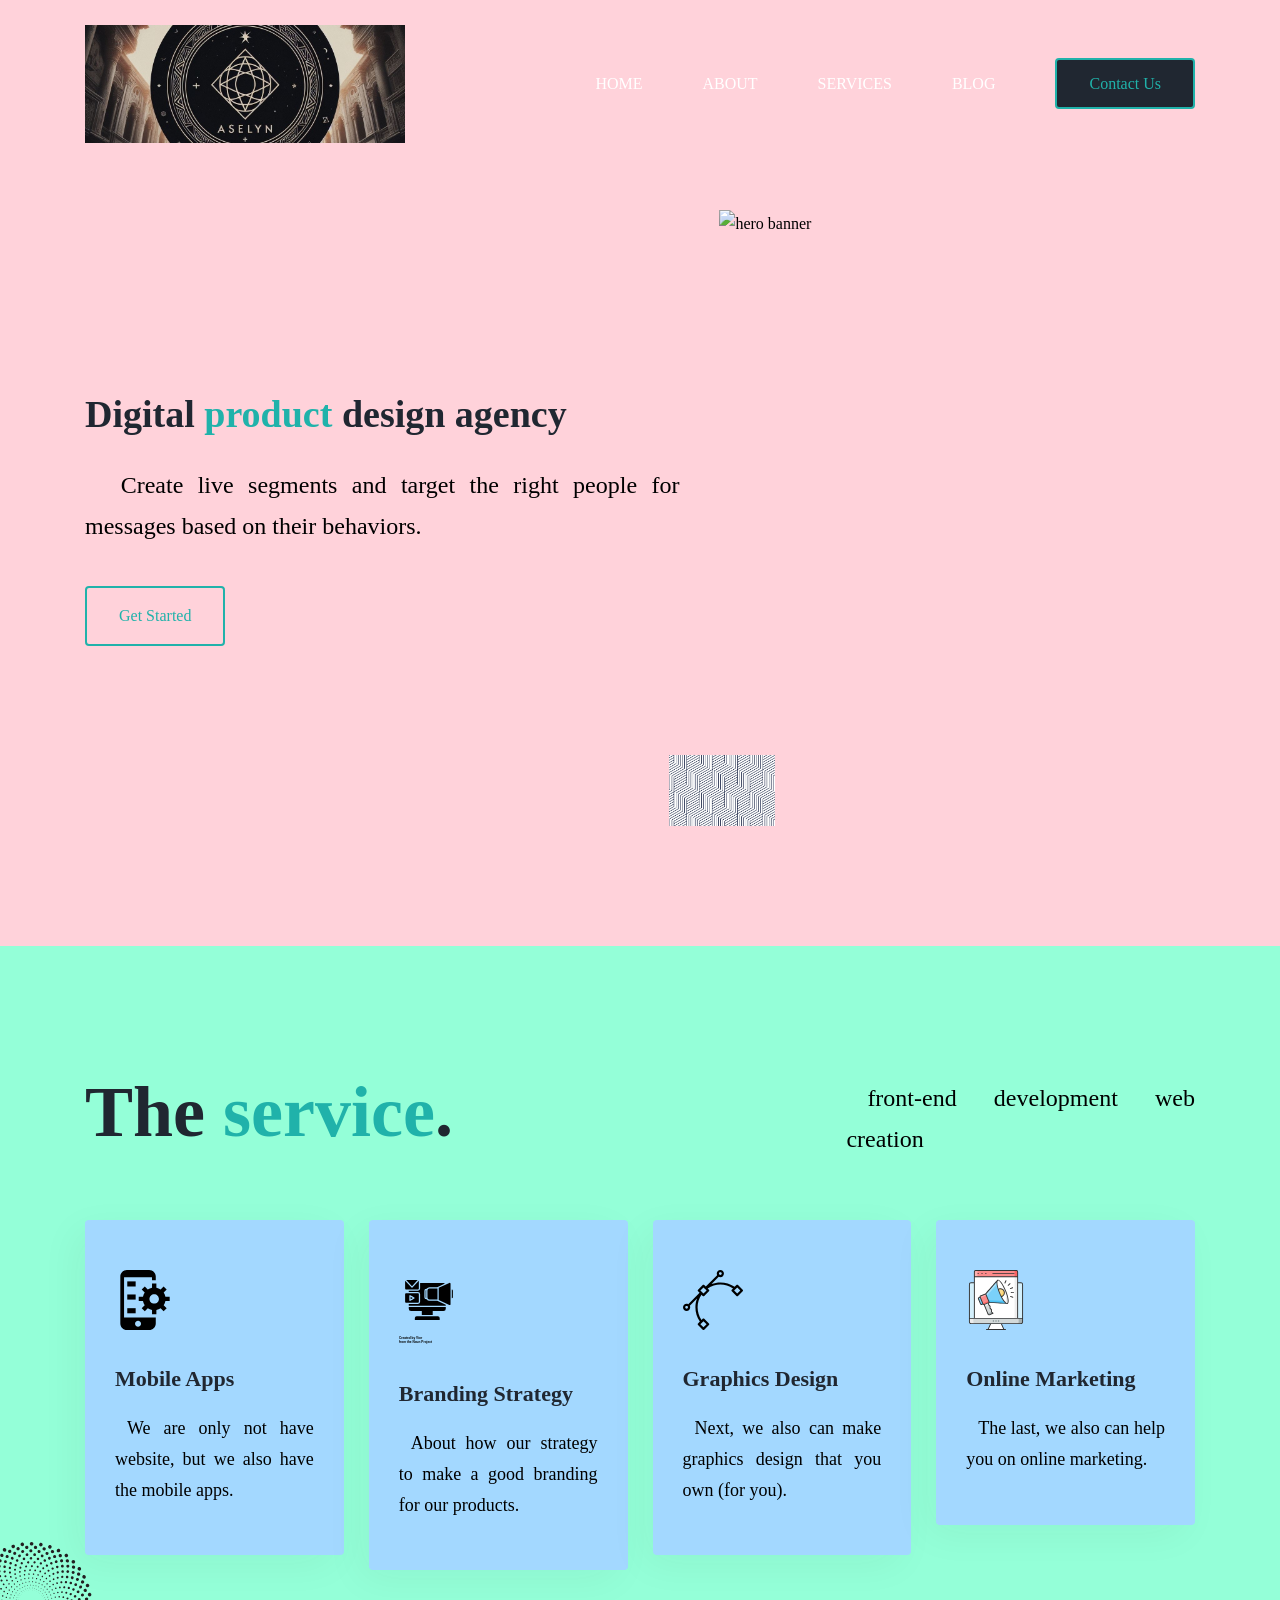
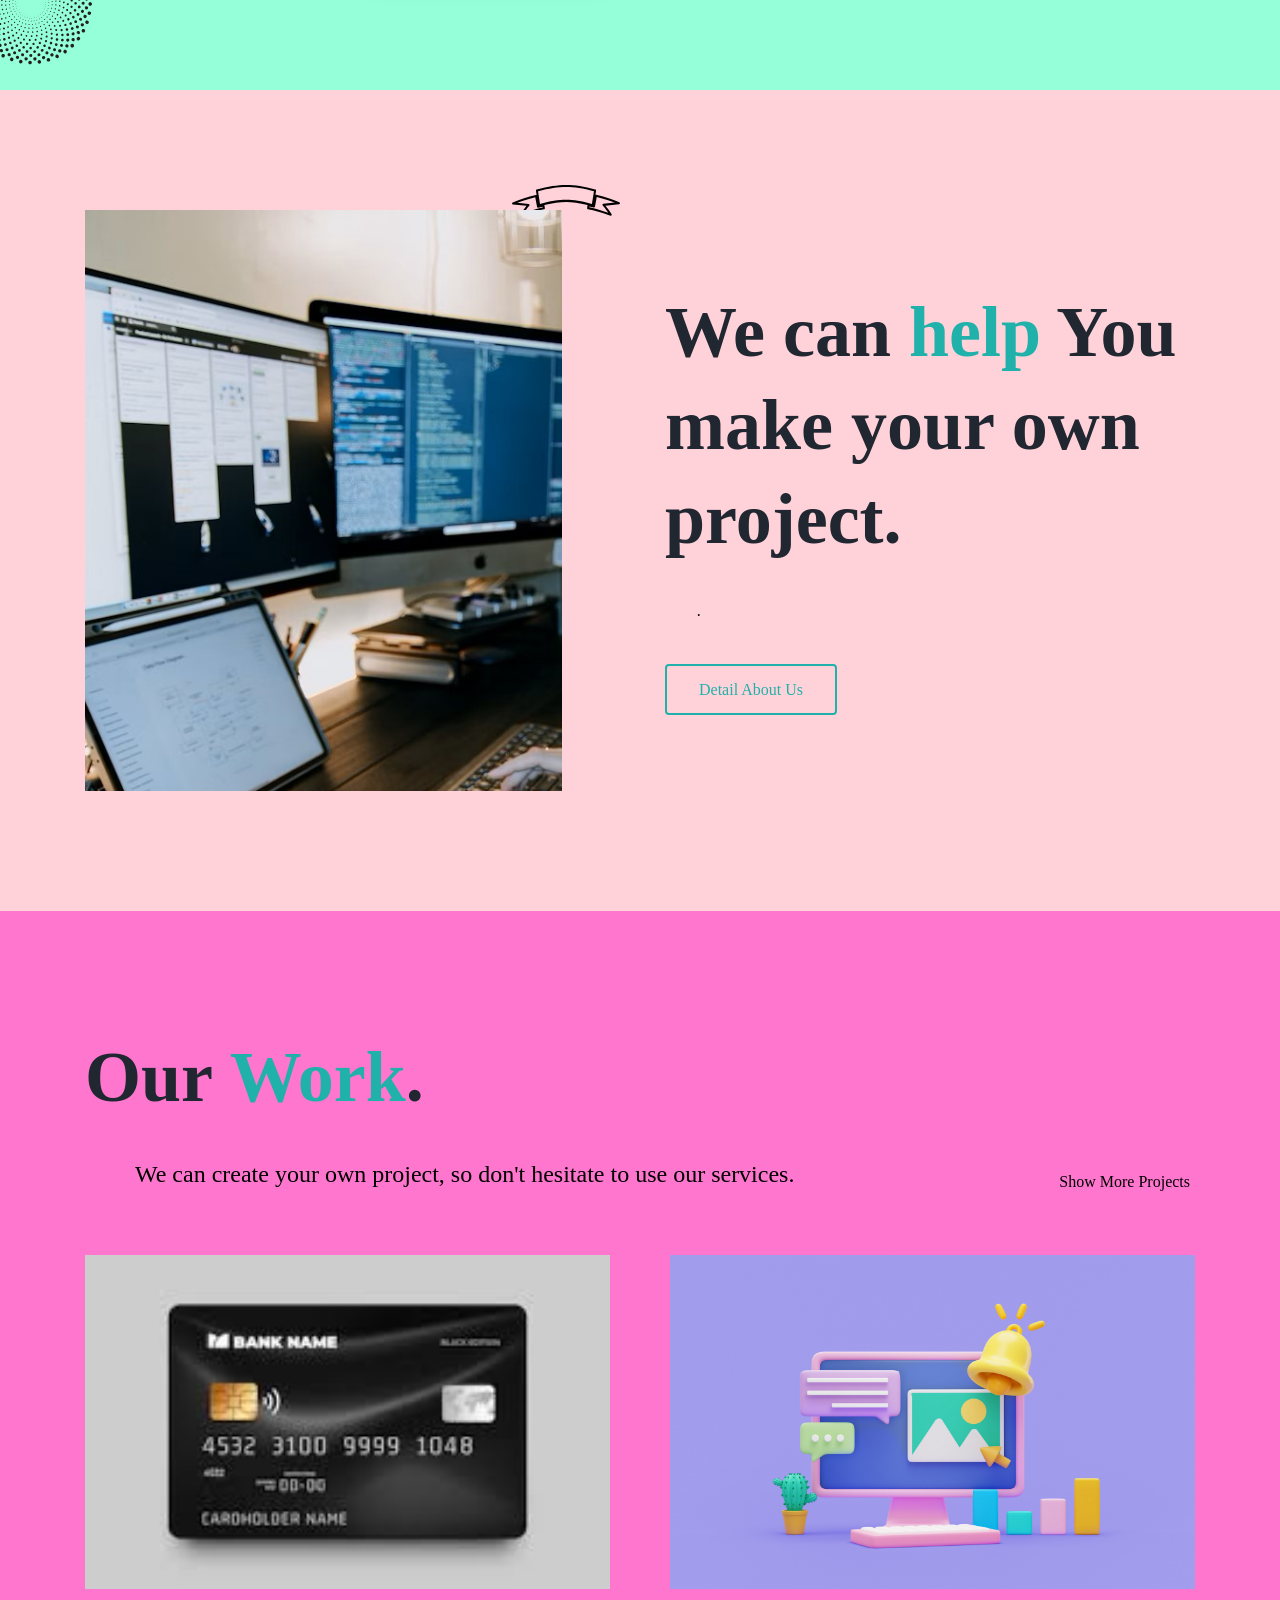
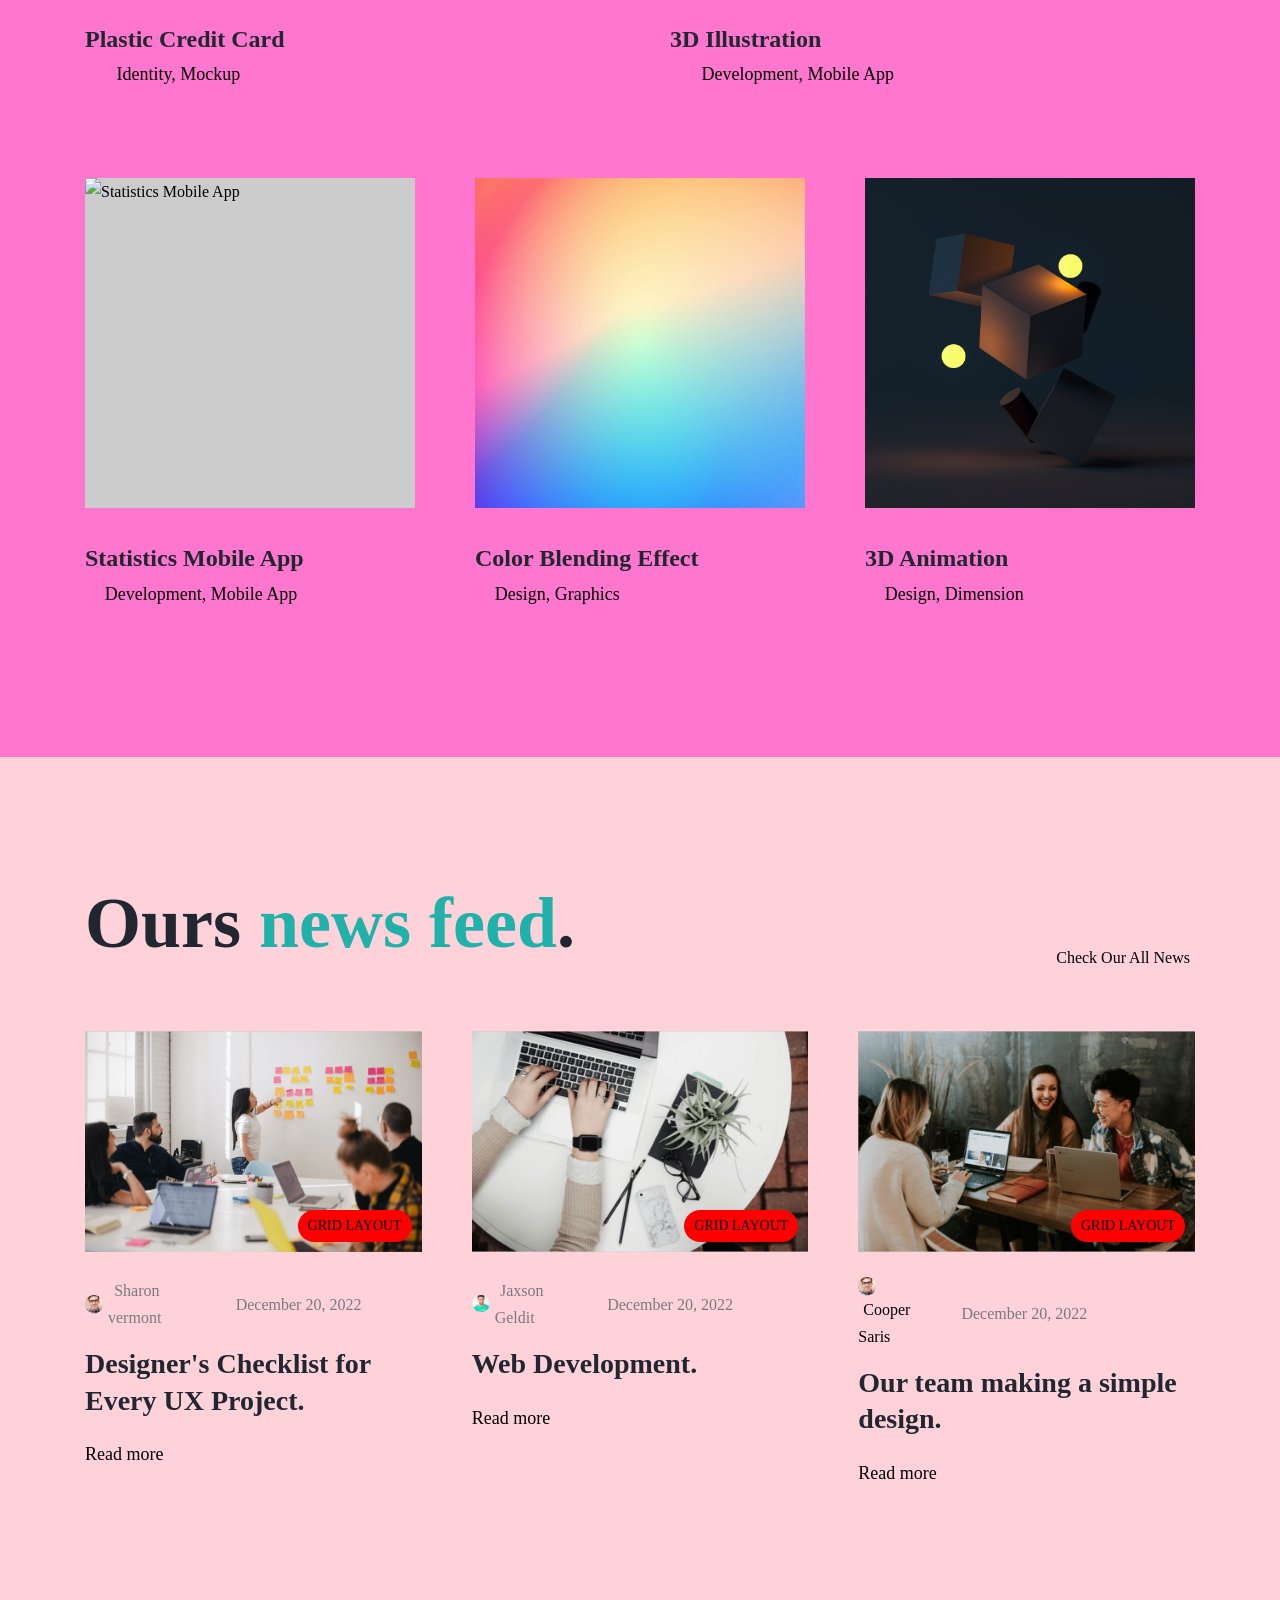
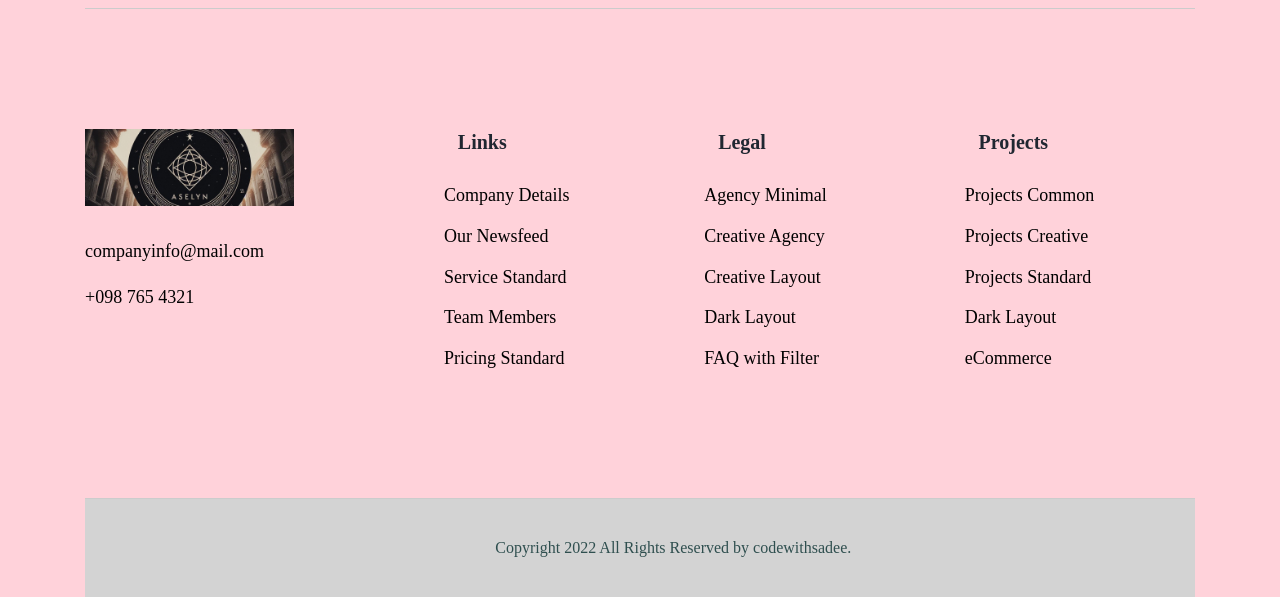
==== index.html @ 72469f2c "ribet amet" ====
<!DOCTYPE html>
<html lang="en">
  <head>
    <meta charset="UTF-8" />
    <meta http-equiv="X-UA-Compatible" content="IE=edge" />
    <meta name="viewport" content="width=device-width, initial-scale=1.0" />

    <!-- 
    - primary meta tags
  -->
    <title>Aselyn - Digital product design agency</title>
    <meta name="title" content="Aselyn - Digital product design agency" />
    <meta name="description" content="This is a agency html template made by codewithsadee" />

    <!-- 
    - favicon
  -->
    <link rel="shortcut icon" href="./favicon.svg" type="image/svg+xml" />

    <!-- 
    - link kustom css-style
  -->
    <link rel="stylesheet" href="./assets/css/style.css" />

    <!-- 
    - link font google
  -->
    <link rel="preconnect" href="https://fonts.googleapis.com" />
    <link rel="preconnect" href="https://fonts.gstatic.com" crossorigin />
    <link href="https://fonts.googleapis.com/css2?family=Jost:wght@400;500;600;700&display=swap" rel="stylesheet" />

    <!-- 
    - pramuat gambar
  -->
    <link rel="preload" as="image" href="./assets/images/hero-banner.jpg" />
  </head>

  <body>
    <!-- 
    - #HEADER
  -->

    <header class="header" data-header>
      <div class="container">
        <a href="#" class="logo">
          <img src="./assets/images/Aselyn_logo.jpg" width="320" height="163" alt="dprod logo" />
        </a>

        <nav class="navbar" data-navbar>
          <p class="navbar-judul">Main Menu</p>

          <ul class="daftar-navbar">
            <li class="item-navbar">
              <a href="#home" class="navbar-link" data-nav-link>Home</a>
            </li>

            <li class="item-navbar">
              <a href="#about" class="navbar-link" data-nav-link>About</a>
            </li>

            <li class="item-navbar">
              <a href="#services" class="navbar-link" data-nav-link>Services</a>
            </li>

            <li class="item-navbar">
              <a href="#blog" class="navbar-link" data-nav-link>Blog</a>
            </li>
          </ul>
        </nav>

        <button class="tombol-buka-nav" aria-label="open menu" data-nav-toggler>
          <ion-icon style="transform:rotate(90deg);" name="menu-outline" aria-hidden="true"></ion-icon>
        </button>

        <a href="#" class="btn btn-primary">Contact Us</a>

        <div class="overlay" data-nav-toggler data-overlay></div>
      </div>
    </header>
    <main>
      <article>
        <!-- 
        - #HERO
      -->
        <section class="section hero" id="home" aria-label="home">
          <div class="container">
            <div class="konten-hero">
              <h1 class="h1 judul-section">Digital <span class="span">product</span> design agency</h1>

              <p class="teks-section">Create live segments and target the right people for messages based on their behaviors.</p>

              <button class="btn btn-secondary">Get Started</button>
            </div>

            <figure class="spanduk-hero punya-bentuk">
              <img src="./assets/images/hero-banner.jpg" width="521" height="675" alt="hero banner" class="w-100" />

              <img src="./assets/images/hero-shape-1.jpg" width="106" height="78" alt="" class="bentuk" />
            </figure>
          </div>
        </section>

        <!-- 
        - #SERVICES
      -->

        <section class="section layanan punya-bentuk" id="services" aria-label="service">
          <div class="container">
            <div class="pembungkus-judul">
              <h2 class="h2 judul-section">The <span class="span">service</span>.</h2>

              <p class="teks-section">front-end development web creation</p>
            </div>

            <ul class="daftar-grid">
              <li>
                <div class="kartu-layanan">
                  <figure class="card-icon">
                    <img src="./assets/images/service-1.svg" width="60" height="60" loading="lazy" alt="service icon" />
                  </figure>

                  <h3 class="h3">
                    <a href="#" class="judul-kartu">Mobile Apps</a>
                  </h3>

                  <p class="teks-kartu">We are only not have website, but we also have the mobile apps.</p>
                </div>
              </li>

              <li>
                <div class="kartu-layanan">
                  <figure class="card-icon">
                    <img src="./assets/images/service-2.svg" width="60" height="60" loading="lazy" alt="service icon" />
                  </figure>

                  <h3 class="h3">
                    <a href="#" class="judul-kartu">Branding Strategy</a>
                  </h3>

                  <p class="teks-kartu">About how our strategy to make a good branding for our products.</p>
                </div>
              </li>

              <li>
                <div class="kartu-layanan">
                  <figure class="card-icon">
                    <img src="./assets/images/service-3.svg" width="60" height="60" loading="lazy" alt="service icon" />
                  </figure>

                  <h3 class="h3">
                    <a href="#" class="judul-kartu">Graphics Design</a>
                  </h3>

                  <p class="teks-kartu">Next, we also can make graphics design that you own (for you).</p>
                </div>
              </li>

              <li>
                <div class="kartu-layanan">
                  <figure class="card-icon">
                    <img src="./assets/images/service-4.svg" width="60" height="60" loading="lazy" alt="service icon" />
                  </figure>

                  <h3 class="h3">
                    <a href="#" class="judul-kartu">Online Marketing</a>
                  </h3>

                  <p class="teks-kartu">The last, we also can help you on online marketing.</p>
                </div>
              </li>
            </ul>

            <img src="./assets/images/circle-shape.svg" width="158" height="158" loading="lazy" alt="" class="bentuk shape-1" />

            <img src="./assets/images/triangle-shape-1.svg" width="158" height="158" loading="lazy" alt="" class="bentuk shape-2" />
          </div>
        </section>

        <!-- 
        - #tentang
      -->

        <section class="section tentang" id="about" aria-label="about">
          <div class="container">
            <figure class="spanduk-tentang punya-bentuk">
              <img src="./assets/images/about-banner.jpg" width="500" height="611" loading="lazy" alt="about banner" class="w-100" />

              <img src="./assets/images/banner-shape.svg" width="108" height="86" loading="lazy" alt="" class="bentuk" />
            </figure>

            <div class="konten-tentang">
              <h2 class="h2 judul-section">We can <span class="span">help</span> You make your own project.</h2>

              <p class="teks-section">.</p>

              <a href="#" class="btn btn-outline">Detail About Us</a>
            </div>
          </div>
        </section>

        <!-- 
        - #projek
      -->

        <section class="section project" aria-label="project">
          <div class="container">
            <div class="pembungkus-judul">
              <div>
                <h2 class="h2 judul-section">Our <span class="span">Work</span>.</h2>

                <p class="teks-section">We can create your own project, so don't hesitate to use our services.</p>
              </div>

              <a href="#" class="btn-link">
                <span class="span">Show More Projects</span>

                <ion-icon name="arrow-forward" aria-hidden="true"></ion-icon>
              </a>
            </div>

            <ul class="daftar-projek">
              <li>
                <div class="kartu-projek">
                  <figure class="spanduk-kartu img-holder" style="--width: 615; --height: 391">
                    <img src="./assets/images/project-1.jpg" width="615" height="391" loading="lazy" alt="Plastic Credit Card" class="sampul-img" />
                  </figure>

                  <div class="konten-kartu">
                    <div>
                      <h3 class="h3">
                        <a href="#" class="judul-kartu hover:underline">Plastic Credit Card</a>
                      </h3>

                      <p class="label-kartu">Identity, Mockup</p>
                    </div>

                    <a href="#" class="link-kartu" aria-label="product details">
                      <ion-icon name="arrow-forward" aria-hidden="true"></ion-icon>
                    </a>
                  </div>
                </div>
              </li>

              <li>
                <div class="kartu-projek">
                  <figure class="spanduk-kartu img-holder" style="--width: 615; --height: 391">
                    <img src="./assets/images/project-2.jpg" width="615" height="391" loading="lazy" alt="3D Illustration" class="sampul-img" />
                  </figure>

                  <div class="konten-kartu">
                    <div>
                      <h3 class="h3">
                        <a href="#" class="judul-kartu hover:underline">3D Illustration</a>
                      </h3>

                      <p class="label-kartu">Development, Mobile App</p>
                    </div>

                    <a href="#" class="link-kartu" aria-label="product details">
                      <ion-icon name="arrow-forward" aria-hidden="true"></ion-icon>
                    </a>
                  </div>
                </div>
              </li>

              <li>
                <div class="kartu-projek">
                  <figure class="spanduk-kartu img-holder" style="--width: 390; --height: 391">
                    <img src="./assets/images/project-3.jpg" width="390" height="391" loading="lazy" alt="Statistics Mobile App" class="sampul-img" />
                  </figure>

                  <div class="konten-kartu">
                    <div>
                      <h3 class="h3">
                        <a href="#" class="judul-kartu hover:underline">Statistics Mobile App</a>
                      </h3>

                      <p class="label-kartu">Development, Mobile App</p>
                    </div>

                    <a href="#" class="link-kartu" aria-label="product details">
                      <ion-icon name="arrow-forward" aria-hidden="true"></ion-icon>
                    </a>
                  </div>
                </div>
              </li>

              <li>
                <div class="kartu-projek">
                  <figure class="spanduk-kartu img-holder" style="--width: 390; --height: 391">
                    <img src="./assets/images/project-4.jpg" width="390" height="391" loading="lazy" alt="Color Blending Effect" class="sampul-img" />
                  </figure>

                  <div class="konten-kartu">
                    <div>
                      <h3 class="h3">
                        <a href="#" class="judul-kartu hover:underline">Color Blending Effect</a>
                      </h3>

                      <p class="label-kartu">Design, Graphics</p>
                    </div>

                    <a href="#" class="link-kartu" aria-label="product details">
                      <ion-icon name="arrow-forward" aria-hidden="true"></ion-icon>
                    </a>
                  </div>
                </div>
              </li>

              <li>
                <div class="kartu-projek">
                  <figure class="spanduk-kartu img-holder" style="--width: 390; --height: 391">
                    <img src="./assets/images/project-5.jpg" width="390" height="391" loading="lazy" alt="3D Animation" class="sampul-img" />
                  </figure>

                  <div class="konten-kartu">
                    <div>
                      <h3 class="h3">
                        <a href="#" class="judul-kartu hover:underline">3D Animation</a>
                      </h3>

                      <p class="label-kartu">Design, Dimension</p>
                    </div>

                    <a href="#" class="link-kartu" aria-label="product details">
                      <ion-icon name="arrow-forward" aria-hidden="true"></ion-icon>
                    </a>
                  </div>
                </div>
              </li>
            </ul>
          </div>
        </section>

        <!-- 
        - #BLOG
      -->

        <section class="section blog" id="blog" aria-label="blog">
          <div class="container">
            <div class="pembungkus-judul">
              <h2 class="h2 judul-section">Ours <span class="span">news feed</span>.</h2>

              <a href="#" class="btn-link">
                <span class="span">Check Our All News</span>

                <ion-icon name="arrow-forward" aria-hidden="true"></ion-icon>
              </a>
            </div>

            <ul class="daftar-grid">
              <li>
                <div class="kartu-blog">
                  <div class="spanduk-kartu img-holder" style="--width: 595; --height: 391">
                    <img src="./assets/images/blog-1.png" width="595" height="391" loading="lazy" alt="Designer's Checklist for Every UX Project." class="sampul-img" />

                    <button class="label-kartu">Grid Layout</button>
                  </div>

                  <div class="konten-kartu">
                    <ul class="daftar-meta">
                      <li class="meta-item">
                        <img src="./assets/images/author-1.png" width="18" height="18" loading="lazy" alt="Alice Williams" class="author-img" />

                        <p class="teks-item-meta">Sharon vermont</p>
                      </li>

                      <li class="meta-item">
                        <ion-icon name="calendar-clear-outline" aria-hidden="true"></ion-icon>

                        <time datetime="2022-12-20" class="teks-item-meta">December 20, 2022</time>
                      </li>
                    </ul>

                    <h3 class="h3">
                      <a href="#" class="judul-kartu hover:underline"> Designer's Checklist for Every UX Project. </a>
                    </h3>

                    <a href="#" class="btn-link">
                      <span class="span">Read more</span>

                      <ion-icon name="arrow-forward" aria-hidden="true"></ion-icon>
                    </a>
                  </div>
                </div>
              </li>

              <li>
                <div class="kartu-blog">
                  <div class="spanduk-kartu img-holder" style="--width: 595; --height: 391">
                    <img src="./assets/images/blog-2.png" width="595" height="391" loading="lazy" alt="Designer's Checklist for Every UX Project." class="sampul-img" />

                    <button class="label-kartu">Grid Layout</button>
                  </div>

                  <div class="konten-kartu">
                    <ul class="daftar-meta">
                      <li class="meta-item">
                        <img src="./assets/images/author-2.png" width="18" height="18" loading="lazy" alt="Jaxson Geldit" class="author-img" />

                        <p class="teks-item-meta">Jaxson Geldit</p>
                      </li>

                      <li class="meta-item">
                        <ion-icon name="calendar-clear-outline" aria-hidden="true"></ion-icon>

                        <time datetime="2022-12-20" class="teks-item-meta">December 20, 2022</time>
                      </li>
                    </ul>

                    <h3 class="h3">
                      <a href="#" class="judul-kartu hover:underline">Web Development.</a>
                    </h3>

                    <a href="#" class="btn-link">
                      <span class="span">Read more</span>

                      <ion-icon name="arrow-forward" aria-hidden="true"></ion-icon>
                    </a>
                  </div>
                </div>
              </li>

              <li>
                <div class="kartu-blog">
                  <div class="spanduk-kartu img-holder" style="--width: 595; --height: 391">
                    <img src="./assets/images/blog-3.png" width="595" height="391" loading="lazy" alt="Designer's Checklist for Every UX Project." class="sampul-img" />

                    <button class="label-kartu">Grid Layout</button>
                  </div>

                  <div class="konten-kartu">
                    <ul class="daftar-meta">
                      <li class="item-meta">
                        <img src="./assets/images/author-1.png" width="18" height="18" loading="lazy" alt="Cooper Saris" class="author-img" />

                        <p class="text-item-meta">Cooper Saris</p>
                      </li>

                      <li class="item-meta">
                        <ion-icon name="calendar-clear-outline" aria-hidden="true"></ion-icon>

                        <time datetime="2022-12-20" class="teks-item-meta">December 20, 2022</time>
                      </li>
                    </ul>

                    <h3 class="h3">
                      <a href="#" class="judul-kartu hover:underline"> Our team making a simple design. </a>
                    </h3>

                    <a href="#" class="btn-link">
                      <span class="span">Read more</span>

                      <ion-icon name="arrow-forward" aria-hidden="true"></ion-icon>
                    </a>
                  </div>
                </div>
              </li>
            </ul>
          </div>
        </section>
      </article>
    </main>

    <!-- 
    - #FOOTER
  -->

    <footer class="footer">
      <div class="container">
        <div class="atas-footer section">
          <div class="merek-footer">
            <a href="#" class="logo">
              <img src="./assets/images/Aselyn_logo.jpg" width="209" height="52" alt="dprod logo" />
            </a>

            <a href="mailto:companyinfo@mail.com" class="link-footer">companyinfo@mail.com</a>

            <a href="tel:+0987654321" class="link-footer">+098 765 4321</a>

            <ul class="daftar-sosial">
              <li>
                <a href="#" class="link-sosial">
                  <ion-icon name="logo-facebook"></ion-icon>
                </a>
              </li>

              <li>
                <a href="#" class="link-sosial">
                  <ion-icon name="logo-twitter"></ion-icon>
                </a>
              </li>

              <li>
                <a href="#" class="link-sosial">
                  <ion-icon name="logo-pinterest"></ion-icon>
                </a>
              </li>

              <li>
                <a href="#" class="link-sosial">
                  <ion-icon name="logo-dribbble"></ion-icon>
                </a>
              </li>
            </ul>
          </div>

          <ul class="daftar-footer">
            <li>
              <p class="h4 judul-daftar-footer">Links</p>
            </li>

            <li>
              <a href="#" class="link-footer">Company Details</a>
            </li>

            <li>
              <a href="#" class="link-footer">Our Newsfeed</a>
            </li>

            <li>
              <a href="#" class="link-footer">Service Standard</a>
            </li>

            <li>
              <a href="#" class="link-footer">Team Members</a>
            </li>

            <li>
              <a href="#" class="link-footer">Pricing Standard</a>
            </li>
          </ul>

          <ul class="daftar-footer">
            <li>
              <p class="h4 judul-daftar-footer">Legal</p>
            </li>

            <li>
              <a href="#" class="link-footer">Agency Minimal</a>
            </li>

            <li>
              <a href="#" class="link-footer">Creative Agency</a>
            </li>

            <li>
              <a href="#" class="link-footer">Creative Layout</a>
            </li>

            <li>
              <a href="#" class="link-footer">Dark Layout</a>
            </li>

            <li>
              <a href="#" class="link-footer">FAQ with Filter</a>
            </li>
          </ul>

          <ul class="daftar-footer">
            <li>
              <p class="h4 judul-daftar-footer">Projects</p>
            </li>

            <li>
              <a href="#" class="link-footer">Projects Common</a>
            </li>

            <li>
              <a href="#" class="link-footer">Projects Creative</a>
            </li>

            <li>
              <a href="#" class="link-footer">Projects Standard</a>
            </li>

            <li>
              <a href="#" class="link-footer">Dark Layout</a>
            </li>

            <li>
              <a href="#" class="link-footer">eCommerce</a>
            </li>
          </ul>
        </div>

        <div class="footer-bottom">
          <p class="copyright">Copyright 2022 All Rights Reserved by codewithsadee.</p>
        </div>
      </div>
    </footer>

    <!-- 
    - custom js link
  -->
    <script src="./assets/js/script.js" defer></script>

    <!-- 
    - ionicon link
  -->
    <script type="module" src="https://unpkg.com/ionicons@5.5.2/dist/ionicons/ionicons.esm.js"></script>
    <script nomodule src="https://unpkg.com/ionicons@5.5.2/dist/ionicons/ionicons.js"></script>
  </body>
</html>
---- assets/css/style.css ----
/*#RESET*/

*,
*::before,
*::after {
  margin: 0;
  padding: 0;
  box-sizing: border-box;
}

li {
  list-style: none;
}

a,
img,
span,
button,
ion-icon {
  display: block;
}

a {
  color: inherit;
  text-decoration: none;
}

img {
  height: auto;
}

button {
  background: none;
  border: none;
  font: inherit;
  cursor: pointer;
}

ion-icon {
  pointer-events: none;
}

html {
  font-family: pacifico;
  font-size: 10px;
  scroll-behavior: smooth;
}

body {
  background-color: rgba(255, 192, 203, 0.701);
  color: black;
  font-size: 1.6rem;
  line-height: 1.7;
}

body.active {
  overflow: hidden;
}

:focus-visible {
  outline-offset: 4px;
}

::-webkit-scrollbar {
  width: 10px;
}

::-webkit-scrollbar-track {
  background-color: hsl(0, 0%, 98%);
}

::-webkit-scrollbar-thumb {
  background-color: hsl(0, 0%, 80%);
}

::-webkit-scrollbar-thumb:hover {
  background-color: hsl(0, 0%, 70%);
}

/*-----------------------------------*\
  #REUSED STYLE
\*-----------------------------------*/

.container {
  padding-inline: 15px;
}

.section {
  padding-block: 120px;
}

.h1,
.h2,
.h3,
.h4 {
  color: hsl(217, 21%, 16%);
  line-height: 1.3;
}

.h1,
.h2 {
  font-size: 3.8rem;
}

.h3 {
  font-size: 2.2rem;
}

.h3,
.h4 {
  font-weight: 600;
}

.h4 {
  font-size: 2rem;
}

.judul-section .span {
  display: inline-block;
  color: lightseagreen;
}

.teks-section {
  font-size: 2rem;
}

.btn {
  background-color: var(--bg, var(--gunmetal));
  color: lightseagreen;
  padding: var(--padding, 10px 20px);
  border: 2px solid lightseagreen;
  border-radius: 4px;
  transition: 0.25s ease;
}
.btn-primary {
  --bg: rgb(32, 39, 49);
  --color: hsl(0, 0%, 100%);
  --border-color: hsl(24, 100%, 50%);
}

.btn-primary:is(:hover, :focus) {
  --bg: transparent;
  --color: lightseagreen;
}

.btn-secondary:is(:hover, :focus) {
  --bg: lightseagreen;
  --border-color: green;
}

.btn-outline {
  --bg: transparent;
  --color: lightseagreen;
  --border-color: lightseagreen;
  --padding: 10px 28px;
  font-weight: 500;
}

.btn-outline:is(:hover, :focus) {
  --color: hsl(0, 0%, 100%);
  --bg: lightseagreen;
}

.punya-bentuk {
  position: relative;
  z-index: 1;
}

.bentuk {
  position: absolute;
  z-index: -1;
}

.w-100 {
  width: 100%;
}

.pembungkus-judul {
  display: flex;
  flex-wrap: wrap;
  justify-content: space-between;
  align-items: flex-end;
  gap: 30px;
  margin-block-end: 60px;
}

.daftar-grid {
  display: grid;
  gap: 30px;
}

.teks-kartu {
  font-size: 1.8rem;
}

.btn-link {
  display: flex;
  align-items: center;
  gap: 5px;
  color: var(--gunmetal);
  font-weight: 500;
  transition: 0.25s ease;
}

.btn-link:is(:hover, :focus) {
  color: lightseagreen;
}

.img-holder {
  aspect-ratio: var(--width) / var(--height);
  background-color: hsl(0, 0%, 80%);
}

.sampul-img {
  width: 100%;
  height: 100%;
  object-fit: cover;
  transition: 0.5s ease;
}

.hover\:underline {
  display: inline;
  background-image: linear-gradient(to right, var(--gunmetal), var(--gunmetal));
  background-repeat: no-repeat;
  max-width: max-content;
  background-position-y: bottom;
  background-size: 0 2px;
  transition: 0.5s ease;
}

.hover\:underline:is(:hover, :focus) {
  background-size: 100% 2px;
}

/*#HEADER*/

.header .btn {
  display: none;
}

.header {
  position: absolute;
  top: 0;
  left: 0;
  width: 100%;
  padding-block: 25px;
  z-index: 4;
}

.header.active {
  position: fixed;
  background-color: #FDFFC2;
  box-shadow: 0px 2px 15px hsla(0, 0%, 0%, 0.05);
  transform: translateY(-100%);
  animation: meluncur-masuk 0.5s ease forwards;
}

@keyframes meluncur-masuk {
  0% {
    transform: translateY(-100%);
  }
  100% {
    transform: translateY(0);
  }
}

.header .container {
  display: flex;
  justify-content: space-between;
  align-items: center;
  gap: 30px;
}

p{text-align:justify;text-indent:6%;}

.tombol-buka-nav {
  background-color: gray;
  color: white;
  font-size: 20px;
  padding: 10px;
  border-radius: 20px;
  transition: 0.25s ease;
}

.tombol-buka-nav ion-icon {
  --ionicon-stroke-width: 50px;
}

.tombol-buka-nav:is(:hover, :focus) {
  background-color: lightseagreen;
  color: hsl(0, 0%, 100%);
}

.navbar {
  position: fixed;
  top: 0;
  left: -450px;
  width: calc(100% - 70px);
  max-width: 450px;
  height: 100vh;
  background-color: lightgray;
  z-index: 1;
  visibility: hidden;
  transition: 0.25s cubic-bezier(0.51, 0.03, 0.64, 0.28);
  text-shadow: 0 0 10px black;
}

.navbar.active {
  transform: translate(450px);
  visibility: visible;
  transition: 0.5s cubic-bezier(0.33, 0.85, 0.4, 0.96);
}

.navbar-judul {
  color: white;
  text-align: center;
  padding: 12px;
  border-block-end: 1px solid hsla(0, 0%, 0%, 0.15);
}

.item-navbar {
  border-block-end: 1px solid hsla(0, 0%, 0%, 0.15);
}

.navbar-link {
  color: white;
  padding: 15px 30px;
  transition: 0.25s ease;
}

.navbar-link:is(:hover, :focus) {
  color: lightseagreen;
}

.overlay {
  position: fixed;
  top: 0;
  left: 0;
  width: 100%;
  height: 100vh;
  background-color: hsla(0, 0%, 0%, 0.25);
  opacity: 0;
  transition: 0.25s ease;
  pointer-events: none;
}

.overlay.active {
  pointer-events: all;
  opacity: 1;
}

/*#HERO*/

.hero {
  padding-block-start: calc(120px + 90px);
}

.hero .container {
  display: grid;
  gap: 40px;
}
.hero .teks-section {
  margin-block: 25px 40px;
}

.spanduk-hero .w-100 {
  max-width: 70%;
  margin-inline: auto;
}

.hero .bentuk {
  bottom: -10px;
  left: 10px;
}

/*-----------------------------------*\
  #layanan
\*-----------------------------------*/

.layanan {
  background-color: #94FFD8;
}

.layanan .teks-section {
  margin-block-end: 20px;
}

.kartu-layanan {
  background-color: #a3d8ff;
  padding: 50px 30px;
  border-radius: 4px;
  box-shadow: -10px 10px 40px -2px hsla(217, 21%, 16%, 0.05);
}

.kartu-layanan .judul-kartu {
  margin-block: 35px 20px;
  transition: 0.25s ease;
}

.kartu-layanan .judul-kartu:is(:hover, :focus) {
  color: lightseagreen;
}

.layanan .shape-2 {
  display: none;
}

.layanan .shape-1 {
  bottom: 0;
  left: -50px;
}

/*-----------------------------------*\
  #ABOUT
\*-----------------------------------*/

.tentang .container {
  display: grid;
  gap: 50px;
}

.spanduk-tentang .w-100 {
  max-width: 90%;
}

.tentang .bentuk {
  top: -25px;
  right: -5px;
}

.tentang .teks-section {
  font-size: unset;
  margin-block: 30px 40px;
}

.tentang .btn {
  max-width: max-content;
}

/*-----------------------------------*\
  #PROJECT
\*-----------------------------------*/

.project {
  background-color: #FF76CE;
}

.project .judul-section {
  margin-block-end: 30px;
}

.daftar-projek {
  display: flex;
  flex-wrap: wrap;
  gap: 60px;
}

.kartu-projek .spanduk-kartu {
  margin-block-end: 35px;
}

.kartu-projek .img-holder {
  overflow: hidden;
}

.kartu-projek:is(:hover, :focus-within) .sampul-img {
  transform: scale(1.2);
}

.kartu-projek .card-content {
  display: flex;
  justify-content: space-between;
  align-items: center;
  gap: 25px;
}

.kartu-projek .h3 {
  font-size: 2.4rem;
  margin-block-end: 4px;
}

.kartu-projek .label-kartu {
  font-size: 1.8rem;
}

.kartu-projek .link-kartu {
  color: var(--gunmetal);
  font-size: 22px;
  padding: 14px;
  border-radius: 50%;
  transform: rotate(-45deg);
  transition: 0.25s ease;
}

.kartu-projek .link-kartu:is(:hover, :focus) {
  background-color: hsla(24, 100%, 50%, 0.1);
  color: lightseagreen;
}

/*-----------------------------------*\
  #BLOG
\*-----------------------------------*/

.blog .daftar-grid {
  gap: 50px;
}

.kartu-blog .spanduk-kartu {
  position: relative;
  overflow: hidden;
}

.kartu-blog .spanduk-kartu:is(:hover, :focus) .sampul-img {
  transform: scale(1.2);
}

.kartu-blog .label-kartu {
  position: absolute;
  bottom: 10px;
  right: 10px;
  background-color: red;
  color: var(--gunmetal);
  font-size: 1.4rem;
  font-weight: 500;
  text-transform: uppercase;
  padding: 4px 10px;
  border-radius: 500px;
  transition: 0.25s ease;
}

.kartu-blog .label-kartu:is(:hover, :focus) {
  background-color: lightseagreen;
  color: hsl(0, 0%, 100%);
}

.kartu-blog :is(.daftar-meta, .meta-item) {
  display: flex;
  align-items: center;
}

.kartu-blog .daftar-meta {
  column-gap: 20px;
  flex-wrap: wrap;
  margin-block: 25px 15px;
}

.kartu-blog .meta-item {
  column-gap: 5px;
}

.kartu-blog .teks-item-meta {
  color: hsl(220, 1%, 48%);
}

.kartu-blog .h3 {
  font-size: 2.8rem;
}

.kartu-blog .btn-link {
  font-size: 1.8rem;
  margin-block-start: 20px;
}

/*-----------------------------------*\
  #FOOTER
\*-----------------------------------*/

.footer {
  color: var(--gunmetal);
}

.atas-footer {
  display: grid;
  gap: 30px;
  border-block: 1px solid hsl(0, 0%, 80%);
}

.link-footer {
  font-size: 1.8rem;
  transition: 0.25s ease;
}

.link-footer:is(:hover, :focus) {
  color: lightseagreen;
}

.merek-footer .link-footer:not(:last-of-type) {
  margin-block: 30px 15px;
}

.daftar-sosial {
  display: flex;
  gap: 15px;
  margin-block-start: 25px;
}

.link-sosial {
  font-size: 20px;
  transition: 0.25s ease;
}

.link-sosial:is(:hover, :focus) {
  color: lightseagreen;
}

.daftar-footer .link-footer {
  padding-block: 5px;
}

.judul-daftar-footer {
  margin-block-end: 20px;
}

.copyright {
  padding-block: 35px;
  text-align: center;
  background-color: lightgray;
  color: darkslategray;
}

/*-----------------------------------*\
  #MEDIA QUERIES
\*-----------------------------------*/

/**
 * responsive for large than 575px screen
 */

@media (min-width: 575px) {
  .container {
    max-width: 540px;
    width: 100%;
    margin-inline: auto;
  }

  /**
   * HERO
   */

  .spanduk-hero .w-100 {
    max-width: 100%;
  }

  .hero .bentuk {
    bottom: 0;
    left: -50px;
  }

  /**
   * SERVICE
   */

  .layanan .daftar-grid {
    grid-template-columns: 1fr 1fr;
    column-gap: 25px;
  }

  /**
   * PROJECT
   */

  .daftar-projek > * {
    min-width: 100%;
  }

  /**
   * FOOTER
   */

  .atas-footer {
    grid-template-columns: 1fr 1fr;
  }
}

/**
 * responsive for large than 768px screen
 */

@media (min-width: 768px) {
  /**
   * REUSED STYLE
   */

  .container {
    max-width: 720px;
  }

  .daftar-grid {
    grid-template-columns: 1fr 1fr;
  }

  /**
   * HERO
   */

  .hero .container {
    grid-template-columns: 1fr 0.8fr;
    align-items: center;
  }

  /**
   * SERVICE
   */

  .layanan .pembungkus-judul > * {
    max-width: calc(50% - 30px);
    align-items: flex-start;
  }

  .layanan .teks-section {
    margin-block: 0;
  }

  /**
   * ABOUT
   */

  .tentang .container {
    grid-template-columns: 1fr 1fr;
    align-items: center;
  }

  /**
   * PROJECT
   */

  .daftar-projek > * {
    min-width: calc(50% - 30px);
    width: calc(50% - 30px);
  }
}

/**
 * responsive for large than 992px screen
 */

@media (min-width: 992px) {
  /**
   * CUSTOM PROPERTY
   */

  /**
   * REUSED STYLE
   */

  .container {
    max-width: 960px;
  }

  .h2 {
    font-size: 5.5rem;
  }

  .teks-section {
    font-size: 2.4rem;
  }

  .btn {
    --padding: 10px 32px;
    font-weight: 500;
  }

  .btn-secondary {
    --padding: 14px 32px;
    font-weight: 500;
  }

  /**
   * FOOTER
   */

  .atas-footer {
    grid-template-columns: 1fr 0.7fr 0.7fr 0.7fr;
  }
}

/**
 * responsive for large than 1200px screen
 */

@media (min-width: 1200px) {
  /**
   * CUSTOM PROPERTY
   */

  /**
   * REUSED STYLE
   */

  .container {
    max-width: 1140px;
  }

  .h2 {
    font-size: 7.2rem;
  }

  .daftar-grid {
    grid-template-columns: repeat(3, 1fr);
  }

  /**
   * HEADER
   */

  .tombol-buka-nav,
  .navbar-judul {
    display: none;
  }

  .header .btn {
    display: block;
  }

  .navbar,
  .navbar.active {
    all: unset;
    margin-inline-start: auto;
  }

  .daftar-navbar {
    display: flex;
  }

  .item-navbar {
    border: none;
  }

  .navbar-link {
    text-transform: uppercase;
    font-weight: 500;
  }

  /**
   * layanan
   */

  .layanan .daftar-grid {
    grid-template-columns: repeat(4, 1fr);
  }

  /**
   * PROJECT
   */

  .project .pembungkus-judul > div {
    width: 75%;
  }

  .daftar-projek > * {
    min-width: calc(33.33% - 40px);
    width: calc(33.33% - 40px);
  }

  .daftar-projek > *:is(:first-child, :nth-child(2)) {
    width: calc(50% - 30px);
  }
}
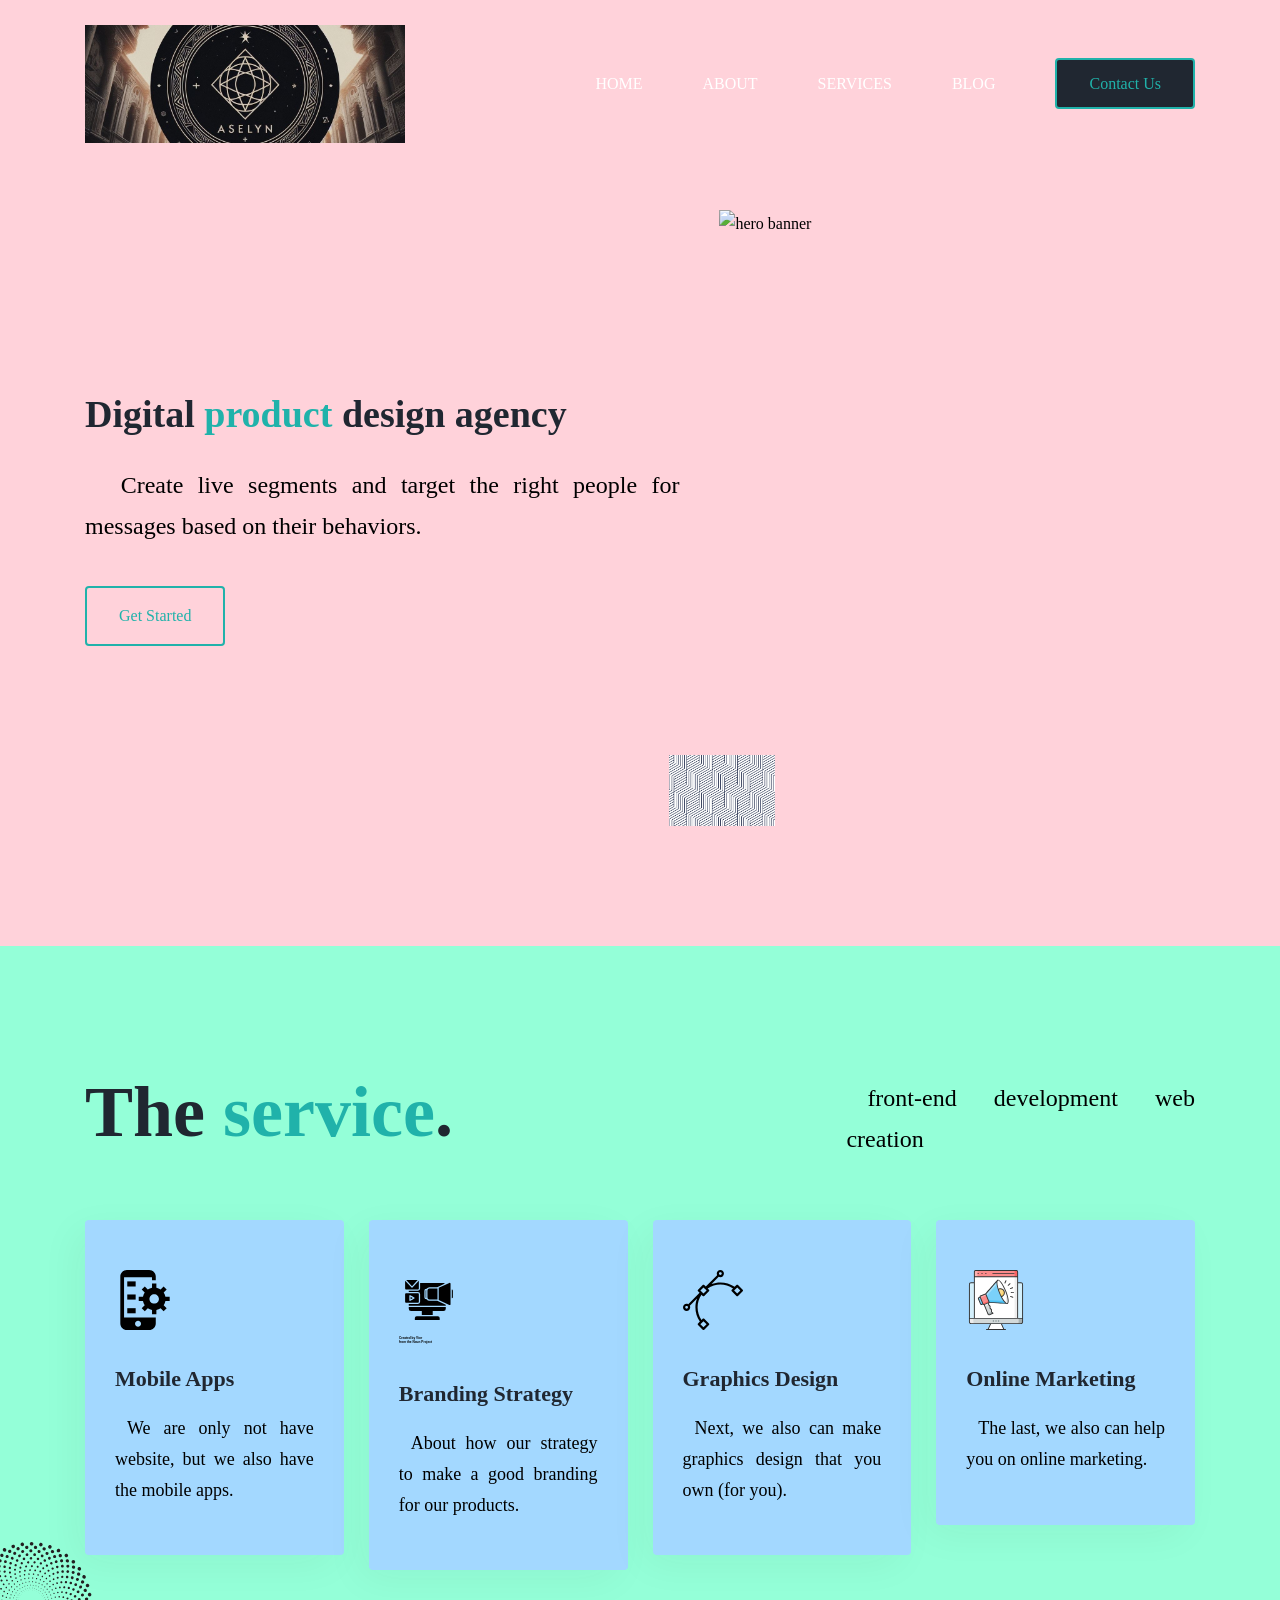
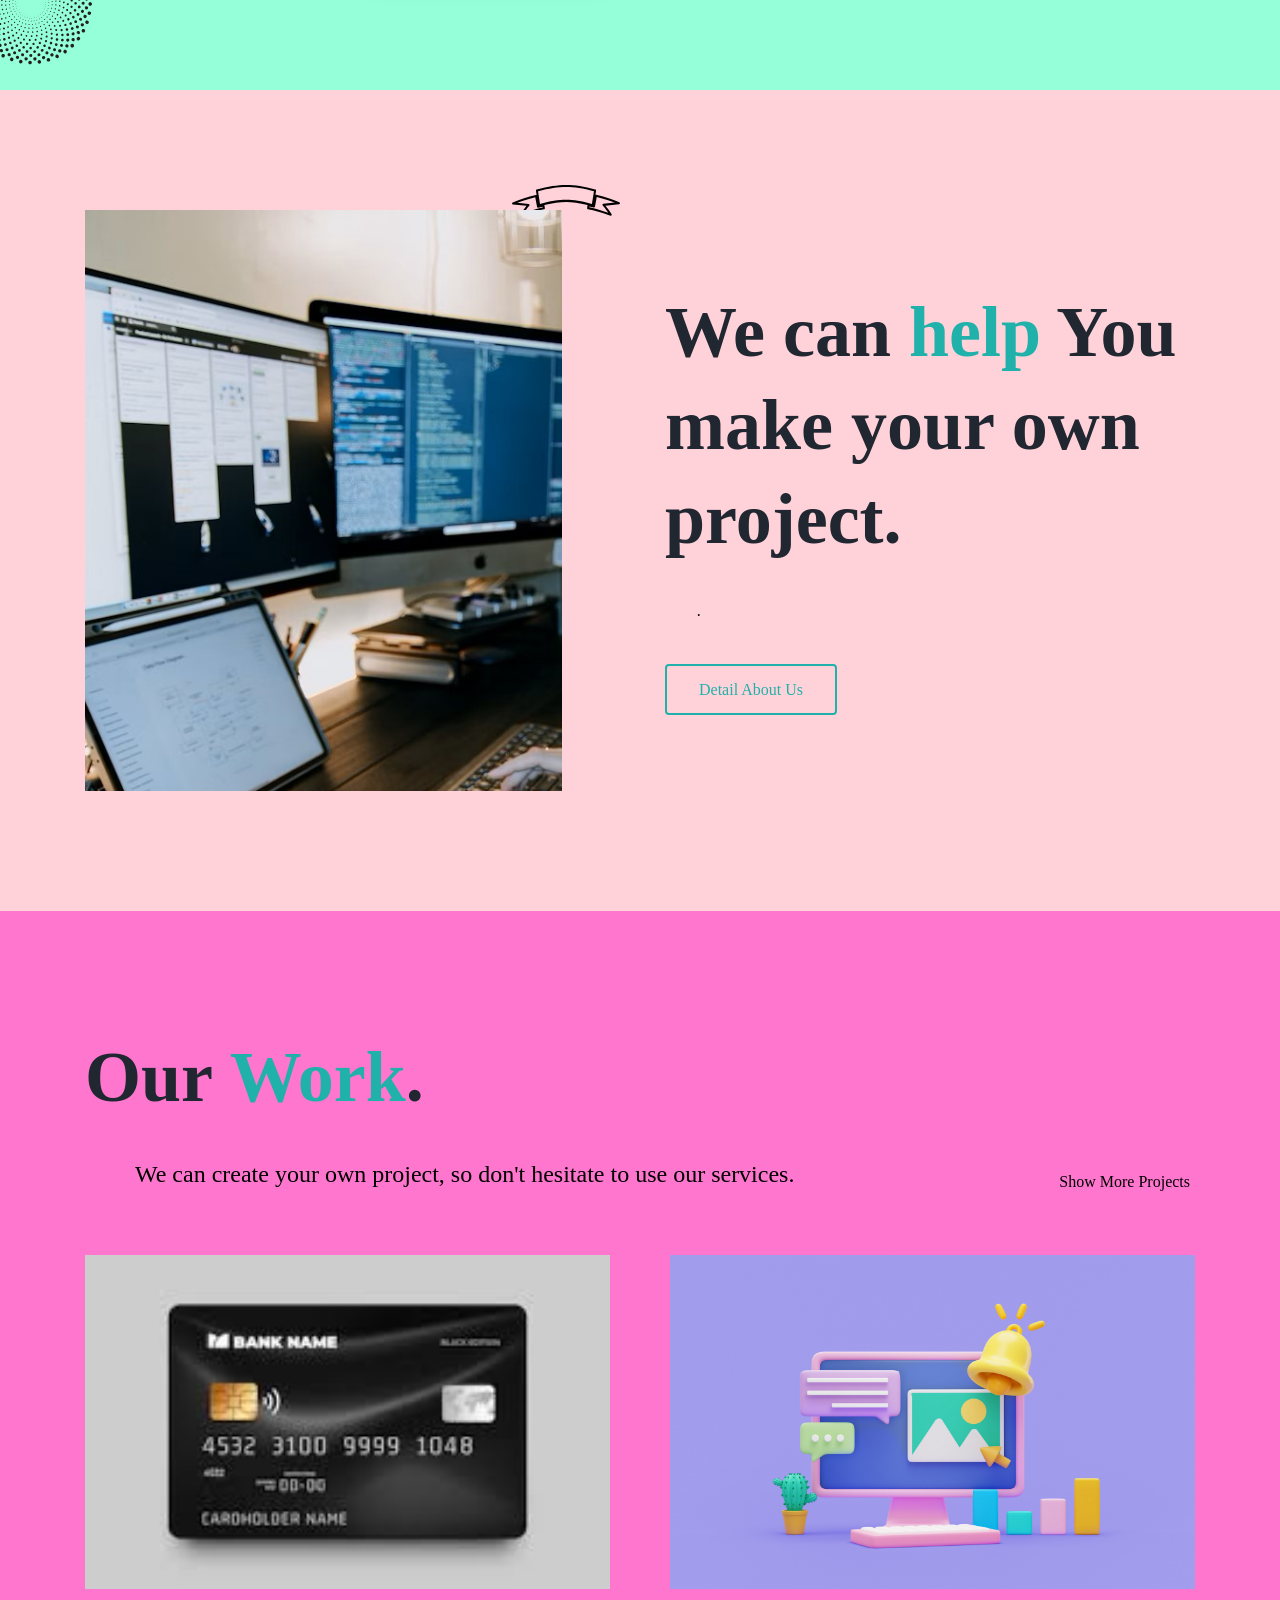
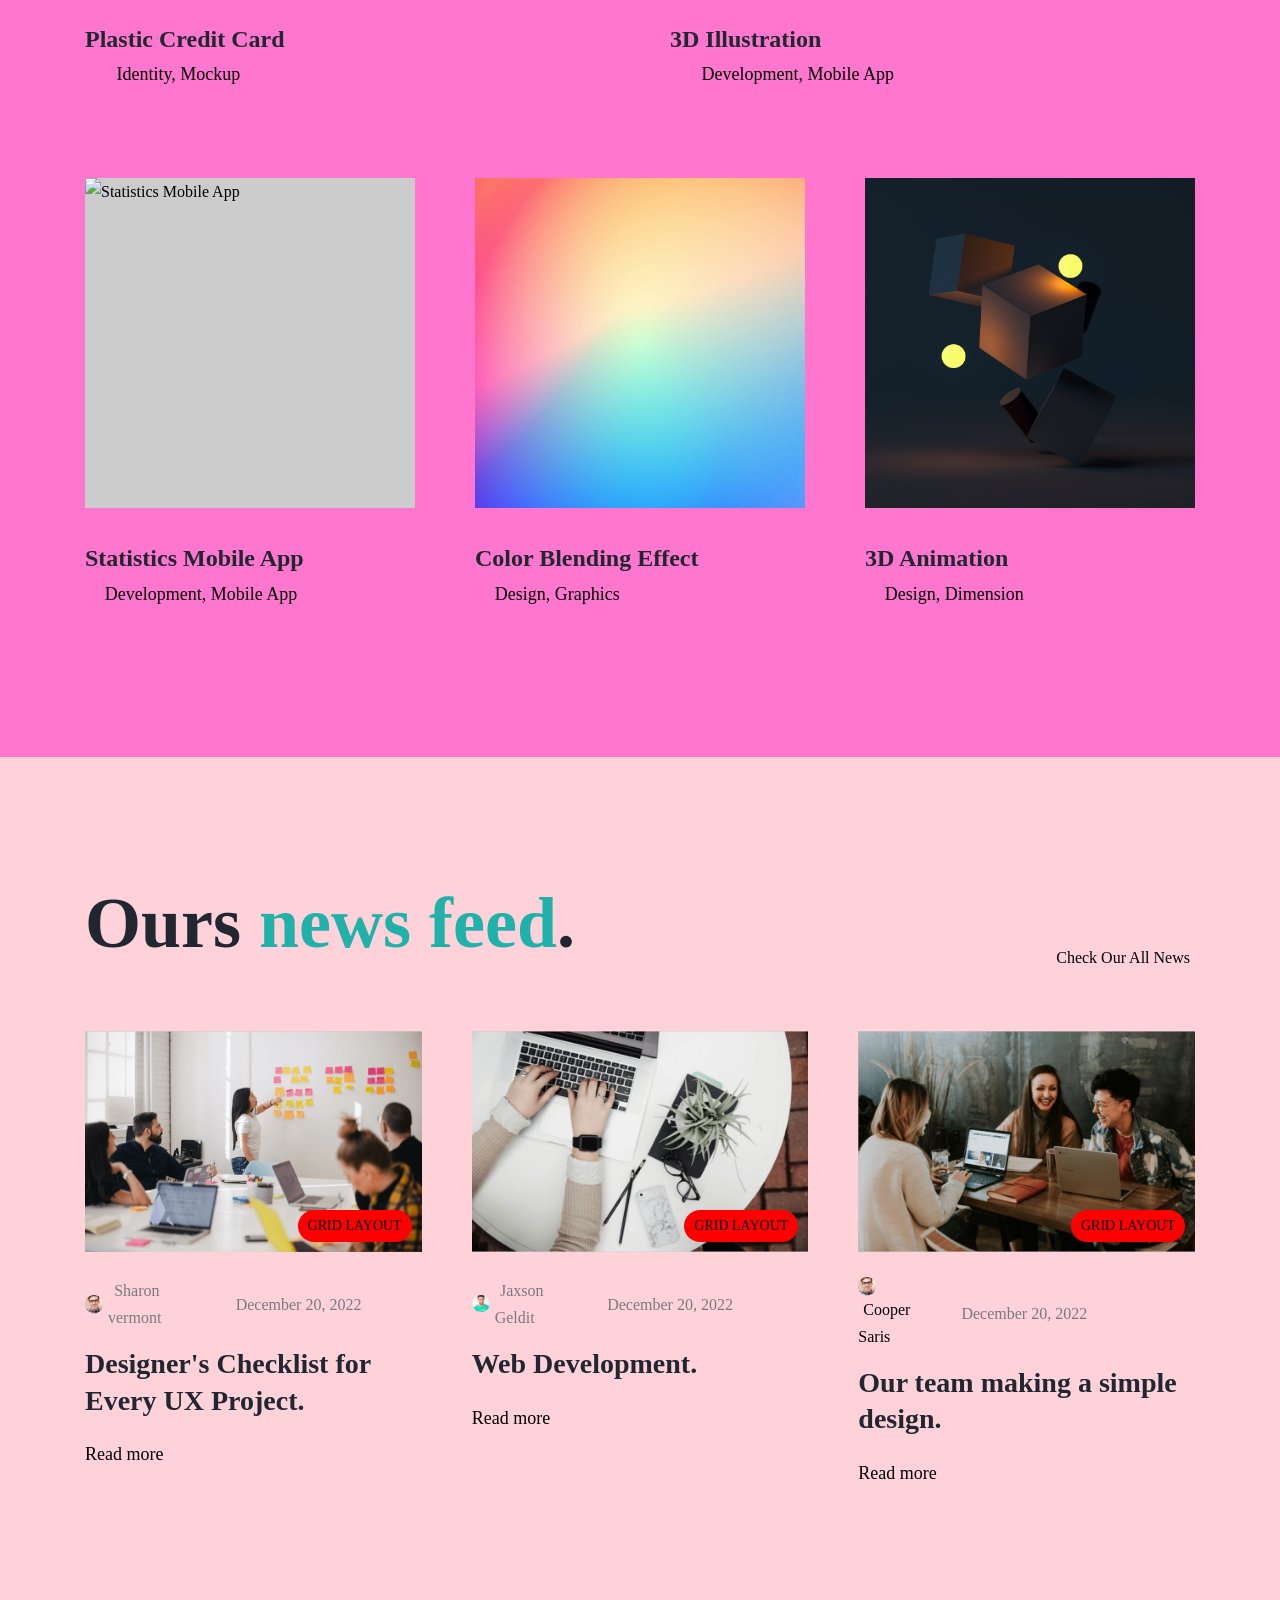
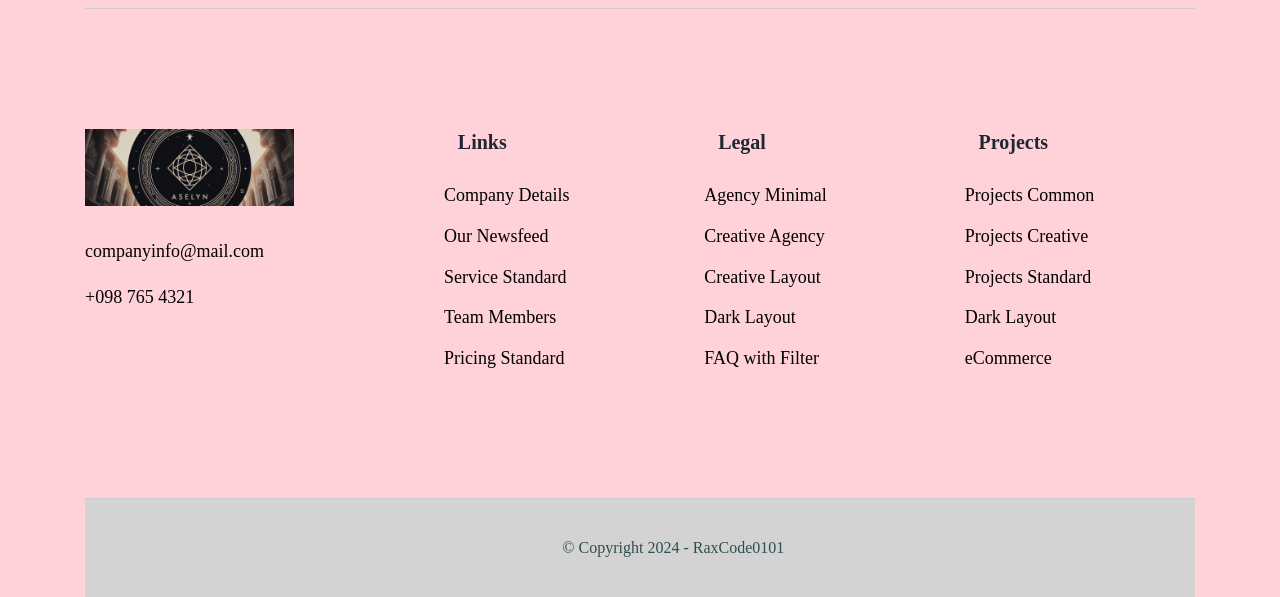
==== commit 3c624126: "Update index.html" ====
--- a/index.html
+++ b/index.html
@@ -585,7 +585,7 @@
         </div>
 
         <div class="footer-bottom">
-          <p class="copyright">Copyright 2022 All Rights Reserved by codewithsadee.</p>
+          <p class="copyright">© Copyright 2024 - RaxCode0101</p>
         </div>
       </div>
     </footer>
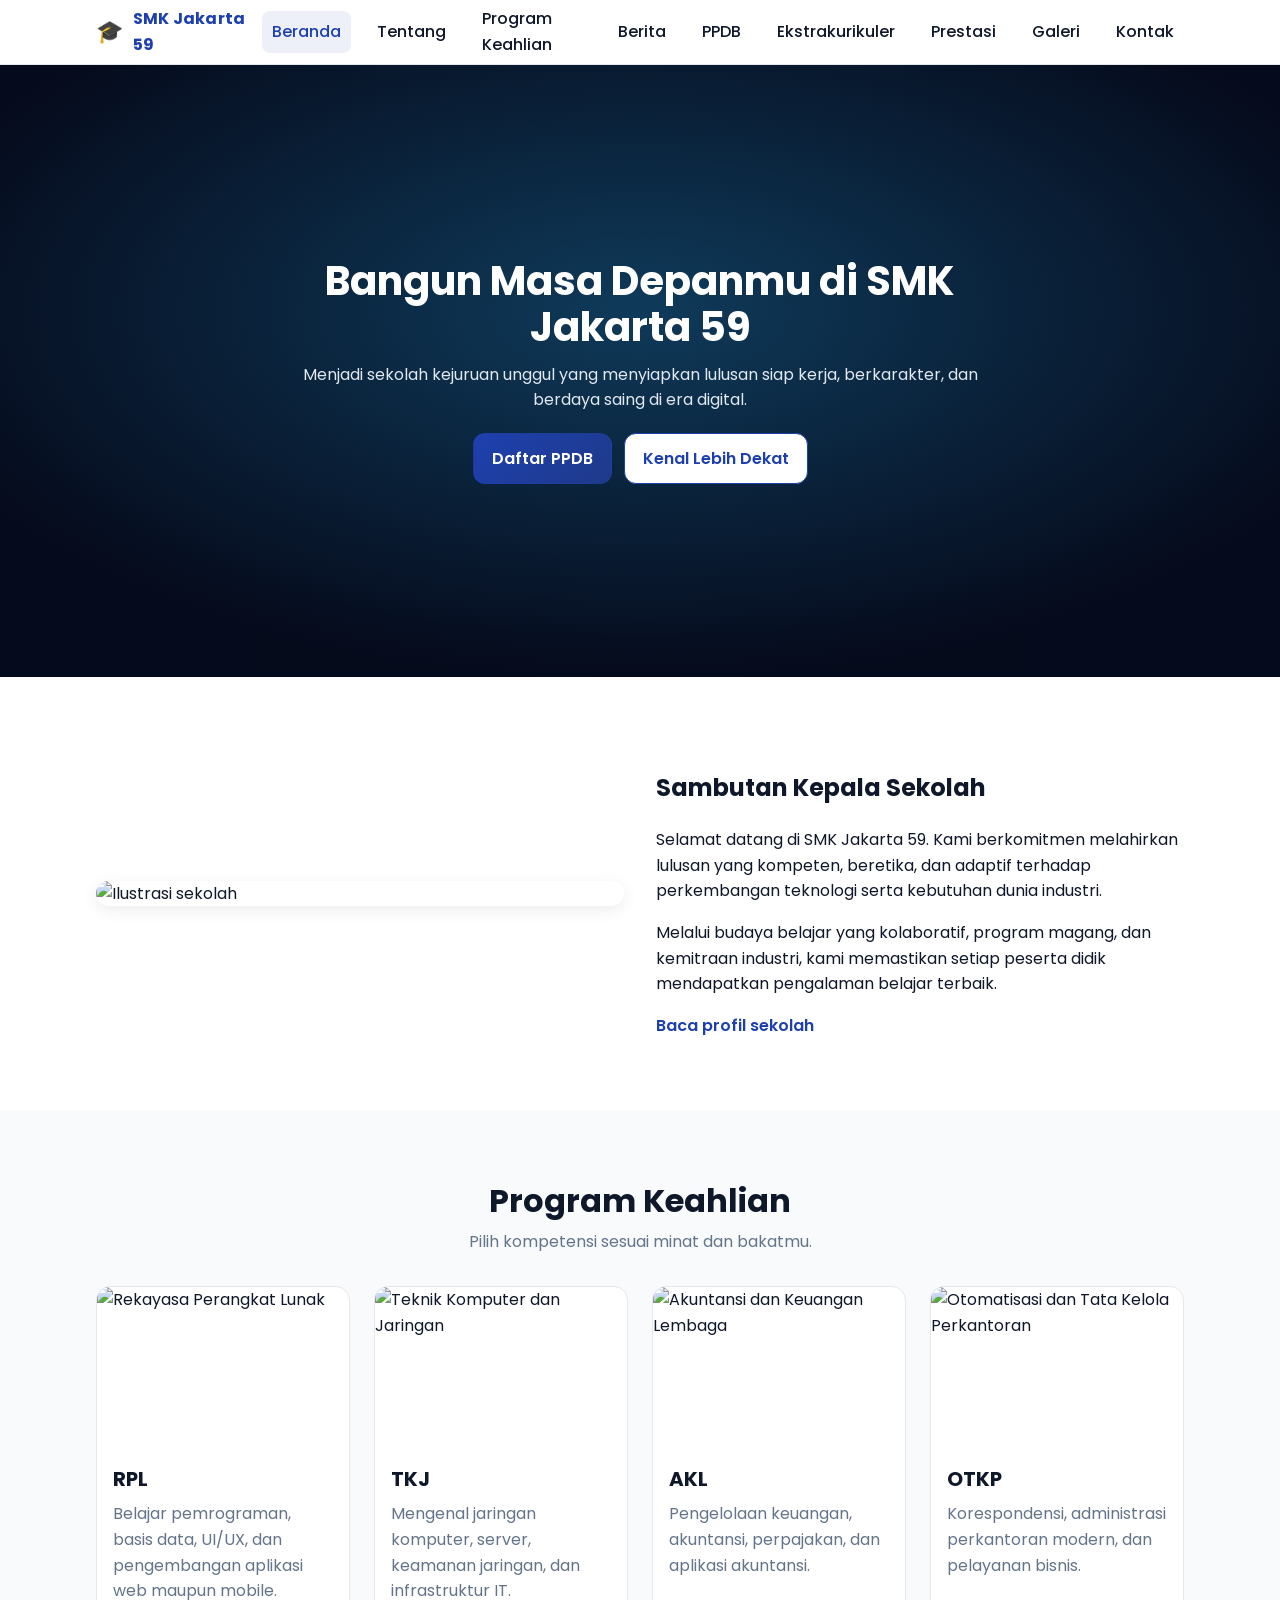
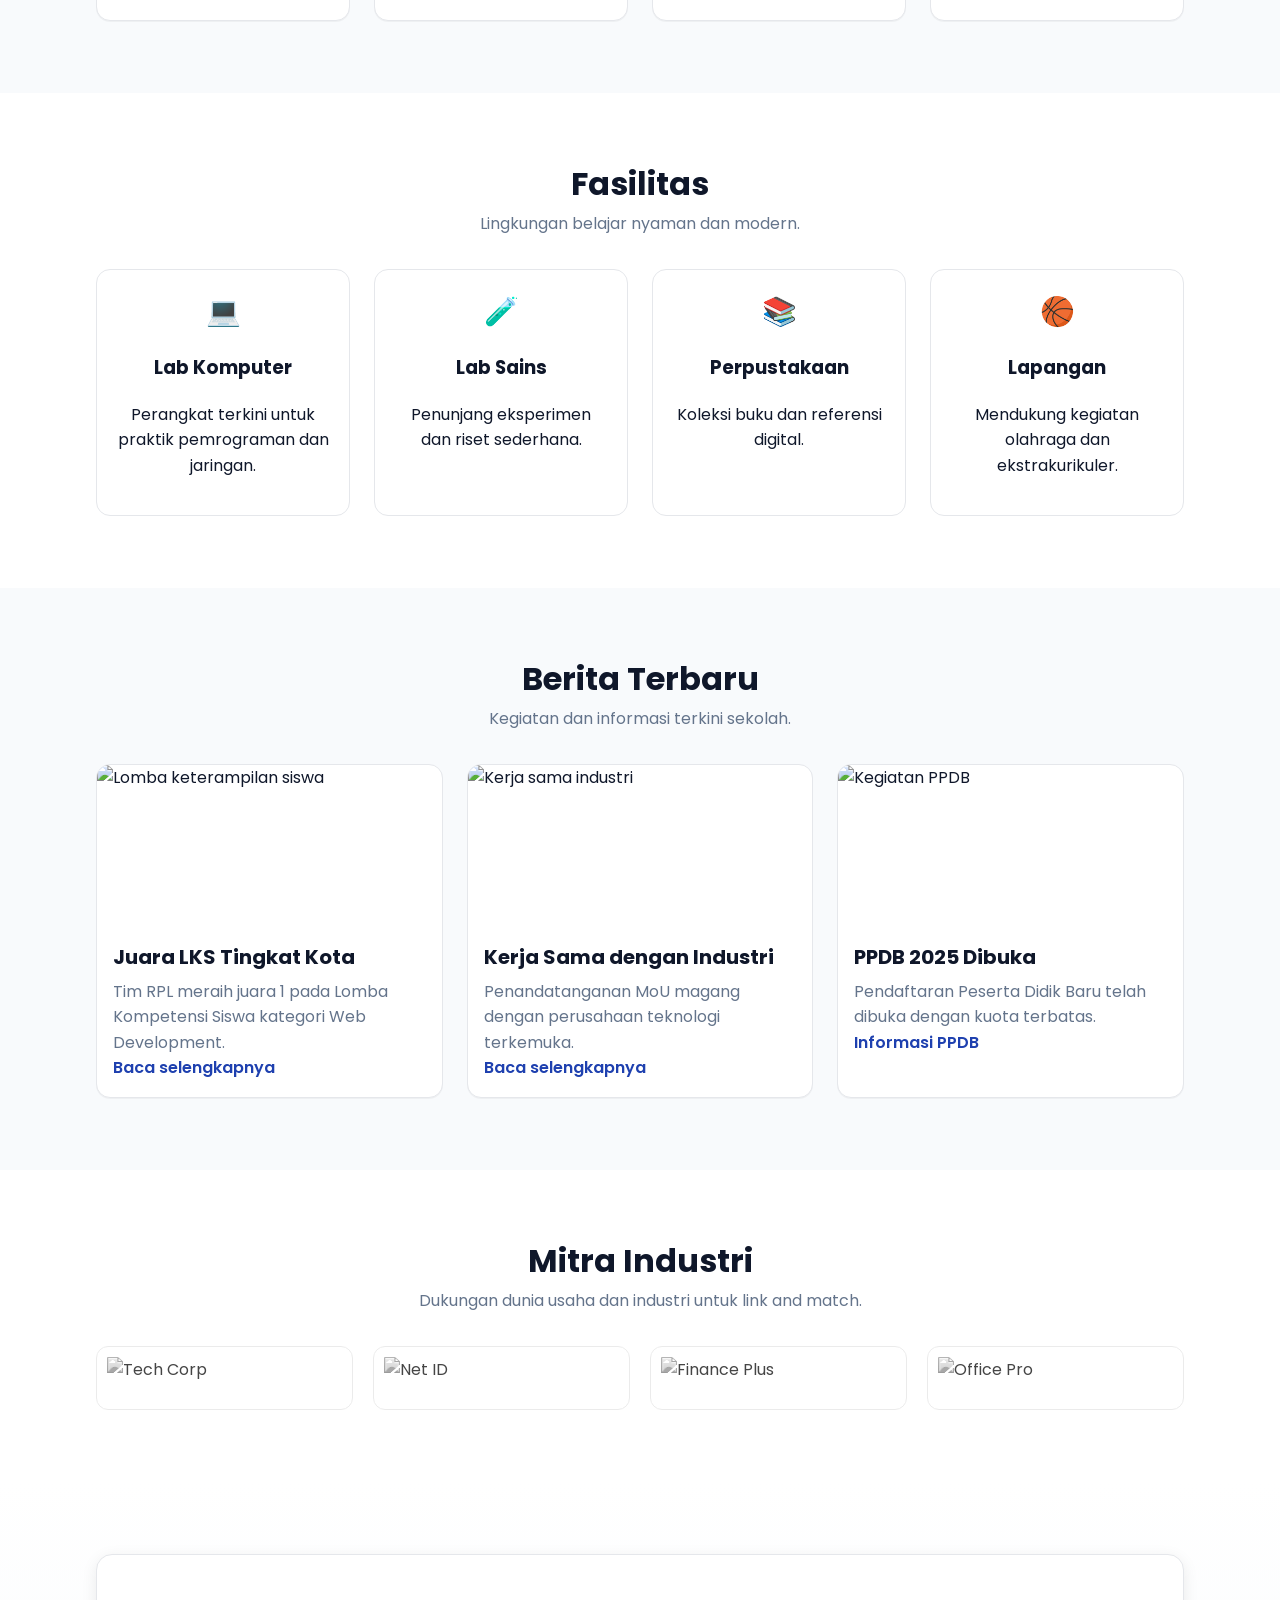
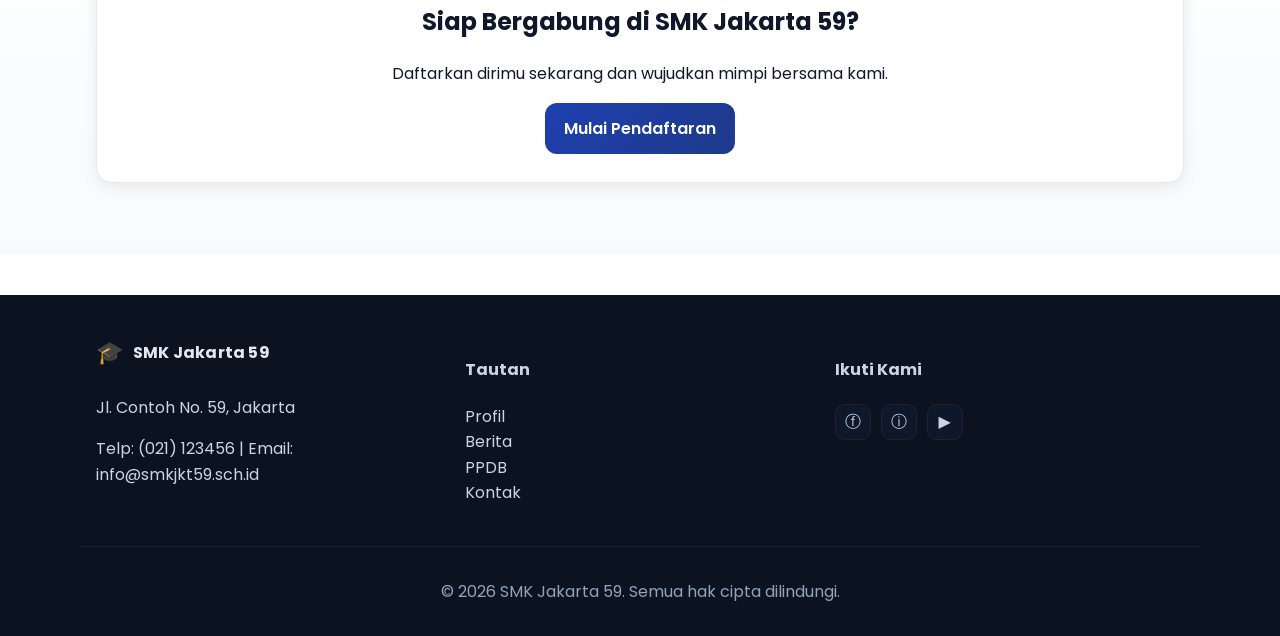
==== commit 26cd4b6b: "Rebuild website as static school profile with multiple responsive pages Co-authored-by: brianphilips" ====
--- a/index.html
+++ b/index.html
@@ -1,604 +1,237 @@
-<!DOCTYPE html>
-<html lang="en">
+<!doctype html>
+<html lang="id">
   <head>
-    <meta charset="UTF-8" />
-    <meta http-equiv="X-UA-Compatible" content="IE=edge" />
-    <meta name="viewport" content="width=device-width, initial-scale=1.0" />
-
-    <!-- 
-    - primary meta tags
-  -->
-    <title>Aselyn - Digital product design agency</title>
-    <meta name="title" content="Aselyn - Digital product design agency" />
-    <meta name="description" content="This is a agency html template made by codewithsadee" />
-
-    <!-- 
-    - favicon
-  -->
-    <link rel="shortcut icon" href="./favicon.svg" type="image/svg+xml" />
-
-    <!-- 
-    - link kustom css-style
-  -->
-    <link rel="stylesheet" href="./assets/css/style.css" />
-
-    <!-- 
-    - link font google
-  -->
-    <link rel="preconnect" href="https://fonts.googleapis.com" />
-    <link rel="preconnect" href="https://fonts.gstatic.com" crossorigin />
-    <link href="https://fonts.googleapis.com/css2?family=Jost:wght@400;500;600;700&display=swap" rel="stylesheet" />
-
-    <!-- 
-    - pramuat gambar
-  -->
-    <link rel="preload" as="image" href="./assets/images/hero-banner.jpg" />
+    <meta charset="utf-8">
+    <meta name="viewport" content="width=device-width, initial-scale=1">
+    <title>SMK Jakarta 59</title>
+    <meta name="description" content="SMK Jakarta 59 - Sekolah Menengah Kejuruan berfokus pada pembentukan generasi siap kerja, berkarakter, dan berdaya saing.">
+    <link rel="preconnect" href="https://fonts.googleapis.com">
+    <link rel="preconnect" href="https://fonts.gstatic.com" crossorigin>
+    <link href="https://fonts.googleapis.com/css2?family=Poppins:wght@300;400;500;600;700&display=swap" rel="stylesheet">
+    <link rel="stylesheet" href="assets/css/style.css">
+    <link rel="icon" href="assets/img/favicon.svg" type="image/svg+xml">
   </head>
-
-  <body>
-    <!-- 
-    - #HEADER
-  -->
-
-    <header class="header" data-header>
-      <div class="container">
-        <a href="#" class="logo">
-          <img src="./assets/images/Aselyn_logo.jpg" width="320" height="163" alt="dprod logo" />
+  <body data-page="index">
+    <header class="site-header" id="top">
+      <div class="container header-inner">
+        <a class="brand" href="index.html" aria-label="Beranda SMK Jakarta 59">
+          <span class="brand-logo" aria-hidden="true">🎓</span>
+          <span class="brand-text">SMK Jakarta 59</span>
         </a>
-
-        <nav class="navbar" data-navbar>
-          <p class="navbar-judul">Main Menu</p>
-
-          <ul class="daftar-navbar">
-            <li class="item-navbar">
-              <a href="#home" class="navbar-link" data-nav-link>Home</a>
-            </li>
-
-            <li class="item-navbar">
-              <a href="#about" class="navbar-link" data-nav-link>About</a>
-            </li>
-
-            <li class="item-navbar">
-              <a href="#services" class="navbar-link" data-nav-link>Services</a>
-            </li>
-
-            <li class="item-navbar">
-              <a href="#blog" class="navbar-link" data-nav-link>Blog</a>
-            </li>
+        <nav class="main-nav" aria-label="Navigasi utama">
+          <button class="nav-toggle" aria-expanded="false" aria-controls="nav-menu" aria-label="Buka menu">
+            <span class="bar"></span>
+            <span class="bar"></span>
+            <span class="bar"></span>
+          </button>
+          <ul id="nav-menu">
+            <li><a data-target="index" href="index.html">Beranda</a></li>
+            <li><a data-target="tentang" href="pages/tentang.html">Tentang</a></li>
+            <li><a data-target="program" href="pages/program-keahlian.html">Program Keahlian</a></li>
+            <li><a data-target="berita" href="pages/berita.html">Berita</a></li>
+            <li><a data-target="ppdb" href="pages/ppdb.html">PPDB</a></li>
+            <li><a data-target="ekskul" href="pages/ekstrakurikuler.html">Ekstrakurikuler</a></li>
+            <li><a data-target="prestasi" href="pages/prestasi.html">Prestasi</a></li>
+            <li><a data-target="galeri" href="pages/galeri.html">Galeri</a></li>
+            <li><a data-target="kontak" href="pages/kontak.html">Kontak</a></li>
           </ul>
         </nav>
-
-        <button class="tombol-buka-nav" aria-label="open menu" data-nav-toggler>
-          <ion-icon style="transform:rotate(90deg);" name="menu-outline" aria-hidden="true"></ion-icon>
-        </button>
-
-        <a href="#" class="btn btn-primary">Contact Us</a>
-
-        <div class="overlay" data-nav-toggler data-overlay></div>
       </div>
     </header>
+
     <main>
-      <article>
-        <!-- 
-        - #HERO
-      -->
-        <section class="section hero" id="home" aria-label="home">
-          <div class="container">
-            <div class="konten-hero">
-              <h1 class="h1 judul-section">Digital <span class="span">product</span> design agency</h1>
-
-              <p class="teks-section">Create live segments and target the right people for messages based on their behaviors.</p>
-
-              <button class="btn btn-secondary">Get Started</button>
-            </div>
-
-            <figure class="spanduk-hero punya-bentuk">
-              <img src="./assets/images/hero-banner.jpg" width="521" height="675" alt="hero banner" class="w-100" />
-
-              <img src="./assets/images/hero-shape-1.jpg" width="106" height="78" alt="" class="bentuk" />
-            </figure>
-          </div>
-        </section>
-
-        <!-- 
-        - #SERVICES
-      -->
-
-        <section class="section layanan punya-bentuk" id="services" aria-label="service">
-          <div class="container">
-            <div class="pembungkus-judul">
-              <h2 class="h2 judul-section">The <span class="span">service</span>.</h2>
-
-              <p class="teks-section">front-end development web creation</p>
-            </div>
-
-            <ul class="daftar-grid">
-              <li>
-                <div class="kartu-layanan">
-                  <figure class="card-icon">
-                    <img src="./assets/images/service-1.svg" width="60" height="60" loading="lazy" alt="service icon" />
-                  </figure>
-
-                  <h3 class="h3">
-                    <a href="#" class="judul-kartu">Mobile Apps</a>
-                  </h3>
-
-                  <p class="teks-kartu">We are only not have website, but we also have the mobile apps.</p>
-                </div>
-              </li>
-
-              <li>
-                <div class="kartu-layanan">
-                  <figure class="card-icon">
-                    <img src="./assets/images/service-2.svg" width="60" height="60" loading="lazy" alt="service icon" />
-                  </figure>
-
-                  <h3 class="h3">
-                    <a href="#" class="judul-kartu">Branding Strategy</a>
-                  </h3>
-
-                  <p class="teks-kartu">About how our strategy to make a good branding for our products.</p>
-                </div>
-              </li>
-
-              <li>
-                <div class="kartu-layanan">
-                  <figure class="card-icon">
-                    <img src="./assets/images/service-3.svg" width="60" height="60" loading="lazy" alt="service icon" />
-                  </figure>
-
-                  <h3 class="h3">
-                    <a href="#" class="judul-kartu">Graphics Design</a>
-                  </h3>
-
-                  <p class="teks-kartu">Next, we also can make graphics design that you own (for you).</p>
-                </div>
-              </li>
-
-              <li>
-                <div class="kartu-layanan">
-                  <figure class="card-icon">
-                    <img src="./assets/images/service-4.svg" width="60" height="60" loading="lazy" alt="service icon" />
-                  </figure>
-
-                  <h3 class="h3">
-                    <a href="#" class="judul-kartu">Online Marketing</a>
-                  </h3>
-
-                  <p class="teks-kartu">The last, we also can help you on online marketing.</p>
-                </div>
-              </li>
-            </ul>
-
-            <img src="./assets/images/circle-shape.svg" width="158" height="158" loading="lazy" alt="" class="bentuk shape-1" />
-
-            <img src="./assets/images/triangle-shape-1.svg" width="158" height="158" loading="lazy" alt="" class="bentuk shape-2" />
-          </div>
-        </section>
-
-        <!-- 
-        - #tentang
-      -->
-
-        <section class="section tentang" id="about" aria-label="about">
-          <div class="container">
-            <figure class="spanduk-tentang punya-bentuk">
-              <img src="./assets/images/about-banner.jpg" width="500" height="611" loading="lazy" alt="about banner" class="w-100" />
-
-              <img src="./assets/images/banner-shape.svg" width="108" height="86" loading="lazy" alt="" class="bentuk" />
-            </figure>
-
-            <div class="konten-tentang">
-              <h2 class="h2 judul-section">We can <span class="span">help</span> You make your own project.</h2>
-
-              <p class="teks-section">.</p>
-
-              <a href="#" class="btn btn-outline">Detail About Us</a>
-            </div>
-          </div>
-        </section>
-
-        <!-- 
-        - #projek
-      -->
-
-        <section class="section project" aria-label="project">
-          <div class="container">
-            <div class="pembungkus-judul">
-              <div>
-                <h2 class="h2 judul-section">Our <span class="span">Work</span>.</h2>
-
-                <p class="teks-section">We can create your own project, so don't hesitate to use our services.</p>
-              </div>
-
-              <a href="#" class="btn-link">
-                <span class="span">Show More Projects</span>
-
-                <ion-icon name="arrow-forward" aria-hidden="true"></ion-icon>
-              </a>
-            </div>
-
-            <ul class="daftar-projek">
-              <li>
-                <div class="kartu-projek">
-                  <figure class="spanduk-kartu img-holder" style="--width: 615; --height: 391">
-                    <img src="./assets/images/project-1.jpg" width="615" height="391" loading="lazy" alt="Plastic Credit Card" class="sampul-img" />
-                  </figure>
-
-                  <div class="konten-kartu">
-                    <div>
-                      <h3 class="h3">
-                        <a href="#" class="judul-kartu hover:underline">Plastic Credit Card</a>
-                      </h3>
-
-                      <p class="label-kartu">Identity, Mockup</p>
-                    </div>
-
-                    <a href="#" class="link-kartu" aria-label="product details">
-                      <ion-icon name="arrow-forward" aria-hidden="true"></ion-icon>
-                    </a>
-                  </div>
-                </div>
-              </li>
-
-              <li>
-                <div class="kartu-projek">
-                  <figure class="spanduk-kartu img-holder" style="--width: 615; --height: 391">
-                    <img src="./assets/images/project-2.jpg" width="615" height="391" loading="lazy" alt="3D Illustration" class="sampul-img" />
-                  </figure>
-
-                  <div class="konten-kartu">
-                    <div>
-                      <h3 class="h3">
-                        <a href="#" class="judul-kartu hover:underline">3D Illustration</a>
-                      </h3>
-
-                      <p class="label-kartu">Development, Mobile App</p>
-                    </div>
-
-                    <a href="#" class="link-kartu" aria-label="product details">
-                      <ion-icon name="arrow-forward" aria-hidden="true"></ion-icon>
-                    </a>
-                  </div>
-                </div>
-              </li>
-
-              <li>
-                <div class="kartu-projek">
-                  <figure class="spanduk-kartu img-holder" style="--width: 390; --height: 391">
-                    <img src="./assets/images/project-3.jpg" width="390" height="391" loading="lazy" alt="Statistics Mobile App" class="sampul-img" />
-                  </figure>
-
-                  <div class="konten-kartu">
-                    <div>
-                      <h3 class="h3">
-                        <a href="#" class="judul-kartu hover:underline">Statistics Mobile App</a>
-                      </h3>
-
-                      <p class="label-kartu">Development, Mobile App</p>
-                    </div>
-
-                    <a href="#" class="link-kartu" aria-label="product details">
-                      <ion-icon name="arrow-forward" aria-hidden="true"></ion-icon>
-                    </a>
-                  </div>
-                </div>
-              </li>
-
-              <li>
-                <div class="kartu-projek">
-                  <figure class="spanduk-kartu img-holder" style="--width: 390; --height: 391">
-                    <img src="./assets/images/project-4.jpg" width="390" height="391" loading="lazy" alt="Color Blending Effect" class="sampul-img" />
-                  </figure>
-
-                  <div class="konten-kartu">
-                    <div>
-                      <h3 class="h3">
-                        <a href="#" class="judul-kartu hover:underline">Color Blending Effect</a>
-                      </h3>
-
-                      <p class="label-kartu">Design, Graphics</p>
-                    </div>
-
-                    <a href="#" class="link-kartu" aria-label="product details">
-                      <ion-icon name="arrow-forward" aria-hidden="true"></ion-icon>
-                    </a>
-                  </div>
-                </div>
-              </li>
-
-              <li>
-                <div class="kartu-projek">
-                  <figure class="spanduk-kartu img-holder" style="--width: 390; --height: 391">
-                    <img src="./assets/images/project-5.jpg" width="390" height="391" loading="lazy" alt="3D Animation" class="sampul-img" />
-                  </figure>
-
-                  <div class="konten-kartu">
-                    <div>
-                      <h3 class="h3">
-                        <a href="#" class="judul-kartu hover:underline">3D Animation</a>
-                      </h3>
-
-                      <p class="label-kartu">Design, Dimension</p>
-                    </div>
-
-                    <a href="#" class="link-kartu" aria-label="product details">
-                      <ion-icon name="arrow-forward" aria-hidden="true"></ion-icon>
-                    </a>
-                  </div>
-                </div>
-              </li>
-            </ul>
-          </div>
-        </section>
-
-        <!-- 
-        - #BLOG
-      -->
-
-        <section class="section blog" id="blog" aria-label="blog">
-          <div class="container">
-            <div class="pembungkus-judul">
-              <h2 class="h2 judul-section">Ours <span class="span">news feed</span>.</h2>
-
-              <a href="#" class="btn-link">
-                <span class="span">Check Our All News</span>
-
-                <ion-icon name="arrow-forward" aria-hidden="true"></ion-icon>
-              </a>
-            </div>
-
-            <ul class="daftar-grid">
-              <li>
-                <div class="kartu-blog">
-                  <div class="spanduk-kartu img-holder" style="--width: 595; --height: 391">
-                    <img src="./assets/images/blog-1.png" width="595" height="391" loading="lazy" alt="Designer's Checklist for Every UX Project." class="sampul-img" />
-
-                    <button class="label-kartu">Grid Layout</button>
-                  </div>
-
-                  <div class="konten-kartu">
-                    <ul class="daftar-meta">
-                      <li class="meta-item">
-                        <img src="./assets/images/author-1.png" width="18" height="18" loading="lazy" alt="Alice Williams" class="author-img" />
-
-                        <p class="teks-item-meta">Sharon vermont</p>
-                      </li>
-
-                      <li class="meta-item">
-                        <ion-icon name="calendar-clear-outline" aria-hidden="true"></ion-icon>
-
-                        <time datetime="2022-12-20" class="teks-item-meta">December 20, 2022</time>
-                      </li>
-                    </ul>
-
-                    <h3 class="h3">
-                      <a href="#" class="judul-kartu hover:underline"> Designer's Checklist for Every UX Project. </a>
-                    </h3>
-
-                    <a href="#" class="btn-link">
-                      <span class="span">Read more</span>
-
-                      <ion-icon name="arrow-forward" aria-hidden="true"></ion-icon>
-                    </a>
-                  </div>
-                </div>
-              </li>
-
-              <li>
-                <div class="kartu-blog">
-                  <div class="spanduk-kartu img-holder" style="--width: 595; --height: 391">
-                    <img src="./assets/images/blog-2.png" width="595" height="391" loading="lazy" alt="Designer's Checklist for Every UX Project." class="sampul-img" />
-
-                    <button class="label-kartu">Grid Layout</button>
-                  </div>
-
-                  <div class="konten-kartu">
-                    <ul class="daftar-meta">
-                      <li class="meta-item">
-                        <img src="./assets/images/author-2.png" width="18" height="18" loading="lazy" alt="Jaxson Geldit" class="author-img" />
-
-                        <p class="teks-item-meta">Jaxson Geldit</p>
-                      </li>
-
-                      <li class="meta-item">
-                        <ion-icon name="calendar-clear-outline" aria-hidden="true"></ion-icon>
-
-                        <time datetime="2022-12-20" class="teks-item-meta">December 20, 2022</time>
-                      </li>
-                    </ul>
-
-                    <h3 class="h3">
-                      <a href="#" class="judul-kartu hover:underline">Web Development.</a>
-                    </h3>
-
-                    <a href="#" class="btn-link">
-                      <span class="span">Read more</span>
-
-                      <ion-icon name="arrow-forward" aria-hidden="true"></ion-icon>
-                    </a>
-                  </div>
-                </div>
-              </li>
-
-              <li>
-                <div class="kartu-blog">
-                  <div class="spanduk-kartu img-holder" style="--width: 595; --height: 391">
-                    <img src="./assets/images/blog-3.png" width="595" height="391" loading="lazy" alt="Designer's Checklist for Every UX Project." class="sampul-img" />
-
-                    <button class="label-kartu">Grid Layout</button>
-                  </div>
-
-                  <div class="konten-kartu">
-                    <ul class="daftar-meta">
-                      <li class="item-meta">
-                        <img src="./assets/images/author-1.png" width="18" height="18" loading="lazy" alt="Cooper Saris" class="author-img" />
-
-                        <p class="text-item-meta">Cooper Saris</p>
-                      </li>
-
-                      <li class="item-meta">
-                        <ion-icon name="calendar-clear-outline" aria-hidden="true"></ion-icon>
-
-                        <time datetime="2022-12-20" class="teks-item-meta">December 20, 2022</time>
-                      </li>
-                    </ul>
-
-                    <h3 class="h3">
-                      <a href="#" class="judul-kartu hover:underline"> Our team making a simple design. </a>
-                    </h3>
-
-                    <a href="#" class="btn-link">
-                      <span class="span">Read more</span>
-
-                      <ion-icon name="arrow-forward" aria-hidden="true"></ion-icon>
-                    </a>
-                  </div>
-                </div>
-              </li>
-            </ul>
-          </div>
-        </section>
-      </article>
+      <section class="hero" style="--hero-image: url('https://images.unsplash.com/photo-1519455953755-af066f52f1ea?q=80&w=1920&auto=format&fit=crop');">
+        <div class="overlay"></div>
+        <div class="container hero-inner">
+          <h1>Bangun Masa Depanmu di SMK Jakarta 59</h1>
+          <p>Menjadi sekolah kejuruan unggul yang menyiapkan lulusan siap kerja, berkarakter, dan berdaya saing di era digital.</p>
+          <div class="actions">
+            <a class="btn btn-primary" href="pages/ppdb.html">Daftar PPDB</a>
+            <a class="btn btn-outline" href="pages/tentang.html">Kenal Lebih Dekat</a>
+          </div>
+        </div>
+      </section>
+
+      <section class="section" id="sambutan">
+        <div class="container">
+          <div class="grid grid-2 gap-32 align-center">
+            <div>
+              <img class="rounded shadow" src="https://images.unsplash.com/photo-1606760227091-3dd870d97f1b?q=80&w=1200&auto=format&fit=crop" alt="Ilustrasi sekolah">
+            </div>
+            <div>
+              <h2>Sambutan Kepala Sekolah</h2>
+              <p>Selamat datang di SMK Jakarta 59. Kami berkomitmen melahirkan lulusan yang kompeten, beretika, dan adaptif terhadap perkembangan teknologi serta kebutuhan dunia industri.</p>
+              <p>Melalui budaya belajar yang kolaboratif, program magang, dan kemitraan industri, kami memastikan setiap peserta didik mendapatkan pengalaman belajar terbaik.</p>
+              <a class="link" href="pages/tentang.html">Baca profil sekolah</a>
+            </div>
+          </div>
+        </div>
+      </section>
+
+      <section class="section section-muted" id="program">
+        <div class="container">
+          <div class="section-head">
+            <h2>Program Keahlian</h2>
+            <p>Pilih kompetensi sesuai minat dan bakatmu.</p>
+          </div>
+          <div class="grid grid-4 gap-24">
+            <article class="card">
+              <img src="https://images.unsplash.com/photo-1518779578993-ec3579fee39f?q=80&w=1000&auto=format&fit=crop" alt="Rekayasa Perangkat Lunak">
+              <div class="card-body">
+                <h3>RPL</h3>
+                <p>Belajar pemrograman, basis data, UI/UX, dan pengembangan aplikasi web maupun mobile.</p>
+              </div>
+            </article>
+            <article class="card">
+              <img src="https://images.unsplash.com/photo-1518770660439-4636190af475?q=80&w=1000&auto=format&fit=crop" alt="Teknik Komputer dan Jaringan">
+              <div class="card-body">
+                <h3>TKJ</h3>
+                <p>Mengenal jaringan komputer, server, keamanan jaringan, dan infrastruktur IT.</p>
+              </div>
+            </article>
+            <article class="card">
+              <img src="https://images.unsplash.com/photo-1454165804606-c3d57bc86b40?q=80&w=1000&auto=format&fit=crop" alt="Akuntansi dan Keuangan Lembaga">
+              <div class="card-body">
+                <h3>AKL</h3>
+                <p>Pengelolaan keuangan, akuntansi, perpajakan, dan aplikasi akuntansi.</p>
+              </div>
+            </article>
+            <article class="card">
+              <img src="https://images.unsplash.com/photo-1516383607781-913a19294fd1?q=80&w=1000&auto=format&fit=crop" alt="Otomatisasi dan Tata Kelola Perkantoran">
+              <div class="card-body">
+                <h3>OTKP</h3>
+                <p>Korespondensi, administrasi perkantoran modern, dan pelayanan bisnis.</p>
+              </div>
+            </article>
+          </div>
+        </div>
+      </section>
+
+      <section class="section" id="fasilitas">
+        <div class="container">
+          <div class="section-head">
+            <h2>Fasilitas</h2>
+            <p>Lingkungan belajar nyaman dan modern.</p>
+          </div>
+          <div class="grid grid-4 gap-24">
+            <div class="feature">
+              <div class="feature-icon">💻</div>
+              <h3>Lab Komputer</h3>
+              <p>Perangkat terkini untuk praktik pemrograman dan jaringan.</p>
+            </div>
+            <div class="feature">
+              <div class="feature-icon">🧪</div>
+              <h3>Lab Sains</h3>
+              <p>Penunjang eksperimen dan riset sederhana.</p>
+            </div>
+            <div class="feature">
+              <div class="feature-icon">📚</div>
+              <h3>Perpustakaan</h3>
+              <p>Koleksi buku dan referensi digital.</p>
+            </div>
+            <div class="feature">
+              <div class="feature-icon">🏀</div>
+              <h3>Lapangan</h3>
+              <p>Mendukung kegiatan olahraga dan ekstrakurikuler.</p>
+            </div>
+          </div>
+        </div>
+      </section>
+
+      <section class="section section-muted" id="berita">
+        <div class="container">
+          <div class="section-head">
+            <h2>Berita Terbaru</h2>
+            <p>Kegiatan dan informasi terkini sekolah.</p>
+          </div>
+          <div class="grid grid-3 gap-24">
+            <article class="card">
+              <img src="https://images.unsplash.com/photo-1496307042754-b4aa456c4a2d?q=80&w=1000&auto=format&fit=crop" alt="Lomba keterampilan siswa">
+              <div class="card-body">
+                <h3>Juara LKS Tingkat Kota</h3>
+                <p>Tim RPL meraih juara 1 pada Lomba Kompetensi Siswa kategori Web Development.</p>
+                <a class="link" href="pages/berita.html#lks">Baca selengkapnya</a>
+              </div>
+            </article>
+            <article class="card">
+              <img src="https://images.unsplash.com/photo-1551836022-d5d88e9218df?q=80&w=1000&auto=format&fit=crop" alt="Kerja sama industri">
+              <div class="card-body">
+                <h3>Kerja Sama dengan Industri</h3>
+                <p>Penandatanganan MoU magang dengan perusahaan teknologi terkemuka.</p>
+                <a class="link" href="pages/berita.html#mitra">Baca selengkapnya</a>
+              </div>
+            </article>
+            <article class="card">
+              <img src="https://images.unsplash.com/photo-1512295767273-ac109ac3acfa?q=80&w=1000&auto=format&fit=crop" alt="Kegiatan PPDB">
+              <div class="card-body">
+                <h3>PPDB 2025 Dibuka</h3>
+                <p>Pendaftaran Peserta Didik Baru telah dibuka dengan kuota terbatas.</p>
+                <a class="link" href="pages/ppdb.html">Informasi PPDB</a>
+              </div>
+            </article>
+          </div>
+        </div>
+      </section>
+
+      <section class="section partners">
+        <div class="container">
+          <div class="section-head">
+            <h2>Mitra Industri</h2>
+            <p>Dukungan dunia usaha dan industri untuk link and match.</p>
+          </div>
+          <div class="partners-logos">
+            <img src="https://dummyimage.com/140x60/e5e7eb/1f2937&text=Tech+Corp" alt="Tech Corp">
+            <img src="https://dummyimage.com/140x60/e5e7eb/1f2937&text=Net+ID" alt="Net ID">
+            <img src="https://dummyimage.com/140x60/e5e7eb/1f2937&text=Finance+Plus" alt="Finance Plus">
+            <img src="https://dummyimage.com/140x60/e5e7eb/1f2937&text=Office+Pro" alt="Office Pro">
+          </div>
+        </div>
+      </section>
+
+      <section class="section cta">
+        <div class="container">
+          <div class="cta-inner">
+            <h2>Siap Bergabung di SMK Jakarta 59?</h2>
+            <p>Daftarkan dirimu sekarang dan wujudkan mimpi bersama kami.</p>
+            <a class="btn btn-primary" href="pages/ppdb.html">Mulai Pendaftaran</a>
+          </div>
+        </div>
+      </section>
     </main>
 
-    <!-- 
-    - #FOOTER
-  -->
-
-    <footer class="footer">
-      <div class="container">
-        <div class="atas-footer section">
-          <div class="merek-footer">
-            <a href="#" class="logo">
-              <img src="./assets/images/Aselyn_logo.jpg" width="209" height="52" alt="dprod logo" />
-            </a>
-
-            <a href="mailto:companyinfo@mail.com" class="link-footer">companyinfo@mail.com</a>
-
-            <a href="tel:+0987654321" class="link-footer">+098 765 4321</a>
-
-            <ul class="daftar-sosial">
-              <li>
-                <a href="#" class="link-sosial">
-                  <ion-icon name="logo-facebook"></ion-icon>
-                </a>
-              </li>
-
-              <li>
-                <a href="#" class="link-sosial">
-                  <ion-icon name="logo-twitter"></ion-icon>
-                </a>
-              </li>
-
-              <li>
-                <a href="#" class="link-sosial">
-                  <ion-icon name="logo-pinterest"></ion-icon>
-                </a>
-              </li>
-
-              <li>
-                <a href="#" class="link-sosial">
-                  <ion-icon name="logo-dribbble"></ion-icon>
-                </a>
-              </li>
-            </ul>
-          </div>
-
-          <ul class="daftar-footer">
-            <li>
-              <p class="h4 judul-daftar-footer">Links</p>
-            </li>
-
-            <li>
-              <a href="#" class="link-footer">Company Details</a>
-            </li>
-
-            <li>
-              <a href="#" class="link-footer">Our Newsfeed</a>
-            </li>
-
-            <li>
-              <a href="#" class="link-footer">Service Standard</a>
-            </li>
-
-            <li>
-              <a href="#" class="link-footer">Team Members</a>
-            </li>
-
-            <li>
-              <a href="#" class="link-footer">Pricing Standard</a>
-            </li>
+    <footer class="site-footer">
+      <div class="container footer-grid">
+        <div>
+          <div class="brand footer-brand">
+            <span class="brand-logo">🎓</span>
+            <span class="brand-text">SMK Jakarta 59</span>
+          </div>
+          <p>Jl. Contoh No. 59, Jakarta</p>
+          <p>Telp: (021) 123456 | Email: info@smkjkt59.sch.id</p>
+        </div>
+        <div>
+          <h4>Tautan</h4>
+          <ul class="footer-links">
+            <li><a href="pages/tentang.html">Profil</a></li>
+            <li><a href="pages/berita.html">Berita</a></li>
+            <li><a href="pages/ppdb.html">PPDB</a></li>
+            <li><a href="pages/kontak.html">Kontak</a></li>
           </ul>
-
-          <ul class="daftar-footer">
-            <li>
-              <p class="h4 judul-daftar-footer">Legal</p>
-            </li>
-
-            <li>
-              <a href="#" class="link-footer">Agency Minimal</a>
-            </li>
-
-            <li>
-              <a href="#" class="link-footer">Creative Agency</a>
-            </li>
-
-            <li>
-              <a href="#" class="link-footer">Creative Layout</a>
-            </li>
-
-            <li>
-              <a href="#" class="link-footer">Dark Layout</a>
-            </li>
-
-            <li>
-              <a href="#" class="link-footer">FAQ with Filter</a>
-            </li>
-          </ul>
-
-          <ul class="daftar-footer">
-            <li>
-              <p class="h4 judul-daftar-footer">Projects</p>
-            </li>
-
-            <li>
-              <a href="#" class="link-footer">Projects Common</a>
-            </li>
-
-            <li>
-              <a href="#" class="link-footer">Projects Creative</a>
-            </li>
-
-            <li>
-              <a href="#" class="link-footer">Projects Standard</a>
-            </li>
-
-            <li>
-              <a href="#" class="link-footer">Dark Layout</a>
-            </li>
-
-            <li>
-              <a href="#" class="link-footer">eCommerce</a>
-            </li>
-          </ul>
-        </div>
-
-        <div class="footer-bottom">
-          <p class="copyright">© Copyright 2024 - RaxCode0101</p>
-        </div>
+        </div>
+        <div>
+          <h4>Ikuti Kami</h4>
+          <div class="socials">
+            <a href="#" aria-label="Facebook" title="Facebook">ⓕ</a>
+            <a href="#" aria-label="Instagram" title="Instagram">ⓘ</a>
+            <a href="#" aria-label="YouTube" title="YouTube">▶</a>
+          </div>
+        </div>
+      </div>
+      <div class="container footer-copy">
+        <p>© <span id="year"></span> SMK Jakarta 59. Semua hak cipta dilindungi.</p>
       </div>
     </footer>
 
-    <!-- 
-    - custom js link
-  -->
-    <script src="./assets/js/script.js" defer></script>
-
-    <!-- 
-    - ionicon link
-  -->
-    <script type="module" src="https://unpkg.com/ionicons@5.5.2/dist/ionicons/ionicons.esm.js"></script>
-    <script nomodule src="https://unpkg.com/ionicons@5.5.2/dist/ionicons/ionicons.js"></script>
+    <script src="assets/js/main.js"></script>
   </body>
 </html>
--- a/assets/css/style.css
+++ b/assets/css/style.css
@@ -1,858 +1,150 @@
-/*#RESET*/
+/* Reset ringkas */
+*, *::before, *::after { box-sizing: border-box; }
+html { -webkit-text-size-adjust: 100%; }
+body { margin: 0; font-family: 'Poppins', system-ui, -apple-system, Segoe UI, Roboto, Arial, sans-serif; color: #0f172a; background: #ffffff; line-height: 1.6; }
+img { max-width: 100%; display: block; }
+a { color: inherit; text-decoration: none; }
+ul { list-style: none; margin: 0; padding: 0; }
 
-*,
-*::before,
-*::after {
-  margin: 0;
-  padding: 0;
-  box-sizing: border-box;
+:root {
+  --primary: #1e40af;
+  --primary-600: #1e3a8a;
+  --secondary: #0ea5e9;
+  --accent: #f59e0b;
+  --bg: #ffffff;
+  --muted: #64748b;
+  --surface: #f8fafc;
+  --border: #e5e7eb;
+  --shadow: 0 4px 16px rgba(2, 6, 23, 0.08);
 }
 
-li {
-  list-style: none;
+.container {
+  width: 100%;
+  max-width: 1120px;
+  margin: 0 auto;
+  padding: 0 16px;
 }
 
-a,
-img,
-span,
-button,
-ion-icon {
-  display: block;
+.section { padding: 72px 0; }
+.section-muted { background: var(--surface); }
+.section-head { text-align: center; margin-bottom: 32px; }
+.section-head h2 { margin: 0 0 8px; font-size: 32px; line-height: 1.2; }
+.section-head p { margin: 0; color: var(--muted); }
+
+/* Header */
+.site-header { position: sticky; top: 0; z-index: 50; background: #ffffff; border-bottom: 1px solid var(--border); }
+.header-inner { display: flex; align-items: center; justify-content: space-between; height: 64px; }
+.brand { display: inline-flex; align-items: center; gap: 10px; font-weight: 700; color: var(--primary); }
+.brand-logo { font-size: 22px; }
+.brand-text { letter-spacing: 0.2px; }
+
+.main-nav ul { display: flex; align-items: center; gap: 16px; }
+.main-nav a { display: inline-block; padding: 8px 10px; border-radius: 8px; color: #0f172a; font-weight: 500; }
+.main-nav a:hover { background: var(--surface); }
+.main-nav a.active { color: var(--primary); background: rgba(30, 64, 175, 0.08); }
+
+.nav-toggle { display: none; width: 40px; height: 40px; border: 1px solid var(--border); border-radius: 10px; background: #fff; align-items: center; justify-content: center; gap: 4px; cursor: pointer; }
+.nav-toggle .bar { width: 18px; height: 2px; background: #0f172a; display: block; }
+
+/* Hero */
+.hero { position: relative; min-height: 68vh; display: grid; place-items: center; background: #0f172a; color: #fff; }
+.hero::before { content: ""; position: absolute; inset: 0; background-image: var(--hero-image); background-size: cover; background-position: center; filter: brightness(0.65); }
+.hero .overlay { position: absolute; inset: 0; background: radial-gradient(60% 60% at 50% 40%, rgba(14,165,233,0.25), rgba(2,6,23,0.75)); }
+.hero-inner { position: relative; text-align: center; max-width: 760px; padding: 24px; }
+.hero h1 { margin: 0 0 12px; font-size: 40px; line-height: 1.15; }
+.hero p { margin: 0 0 20px; color: #e2e8f0; }
+
+.actions { display: flex; gap: 12px; justify-content: center; flex-wrap: wrap; }
+
+/* Buttons */
+.btn { display: inline-block; padding: 12px 18px; border-radius: 12px; font-weight: 600; border: 1px solid transparent; transition: transform 0.06s ease, box-shadow 0.2s ease; }
+.btn:hover { transform: translateY(-1px); box-shadow: var(--shadow); }
+.btn-primary { background: linear-gradient(135deg, var(--primary), var(--primary-600)); color: #fff; }
+.btn-outline { background: #fff; color: var(--primary); border-color: var(--primary); }
+.link { color: var(--primary); font-weight: 600; }
+
+/* Grid */
+.grid { display: grid; }
+.grid-2 { grid-template-columns: repeat(2, minmax(0, 1fr)); }
+.grid-3 { grid-template-columns: repeat(3, minmax(0, 1fr)); }
+.grid-4 { grid-template-columns: repeat(4, minmax(0, 1fr)); }
+.gap-24 { gap: 24px; }
+.gap-32 { gap: 32px; }
+.align-center { align-items: center; }
+
+/* Cards & features */
+.card { background: #fff; border: 1px solid var(--border); border-radius: 14px; overflow: hidden; box-shadow: 0 1px 0 rgba(2,6,23,0.04); }
+.card img { height: 160px; width: 100%; object-fit: cover; }
+.card-body { padding: 16px; }
+.card-body h3 { margin: 0 0 6px; font-size: 20px; }
+.card-body p { margin: 0; color: var(--muted); }
+
+.feature { text-align: center; padding: 20px; background: #fff; border: 1px solid var(--border); border-radius: 14px; }
+.feature-icon { font-size: 28px; margin-bottom: 8px; }
+
+/* Partners */
+.partners-logos { display: grid; grid-template-columns: repeat(4, minmax(0, 1fr)); gap: 20px; align-items: center; }
+.partners-logos img { width: 100%; height: 64px; object-fit: contain; filter: grayscale(1); opacity: 0.8; background: #fff; border: 1px solid var(--border); border-radius: 12px; padding: 10px; }
+
+/* CTA */
+.cta { background: linear-gradient(180deg, #ffffff, #f8fafc); }
+.cta-inner { text-align: center; padding: 28px; border: 1px solid var(--border); background: #fff; border-radius: 16px; box-shadow: var(--shadow); }
+
+/* Footer */
+.site-footer { background: #0b1220; color: #cbd5e1; margin-top: 40px; }
+.footer-grid { display: grid; grid-template-columns: repeat(3, minmax(0, 1fr)); gap: 20px; padding: 40px 16px; }
+.footer-brand { color: #e2e8f0; margin-bottom: 8px; }
+.footer-links a { color: #cbd5e1; }
+.footer-links a:hover { color: #ffffff; }
+.socials { display: flex; gap: 10px; }
+.socials a { width: 36px; height: 36px; display: grid; place-items: center; border: 1px solid #223; border-radius: 10px; background: #0f172a; }
+.footer-copy { border-top: 1px solid #182233; padding: 16px; text-align: center; color: #94a3b8; }
+
+/* Helpers */
+.rounded { border-radius: 16px; }
+.shadow { box-shadow: var(--shadow); }
+
+/* Lists */
+.list { padding-left: 18px; }
+.list li { list-style: disc; margin: 6px 0; color: var(--muted); }
+
+/* Forms */
+.form { display: grid; gap: 14px; }
+.form .grid-2 { grid-template-columns: repeat(2, minmax(0, 1fr)); gap: 14px; }
+label { display: block; font-weight: 600; margin-bottom: 6px; }
+input[type="text"], input[type="email"], input[type="tel"], input[type="date"], select, textarea {
+  width: 100%;
+  padding: 10px 12px;
+  border: 1px solid var(--border);
+  border-radius: 10px;
+  background: #fff;
+  font-family: inherit;
+  font-size: 16px;
 }
+textarea { min-height: 120px; resize: vertical; }
 
-a {
-  color: inherit;
-  text-decoration: none;
+/* Gallery */
+.gallery-grid { display: grid; grid-template-columns: repeat(4, minmax(0, 1fr)); gap: 12px; }
+.gallery-grid img { width: 100%; height: 200px; object-fit: cover; border-radius: 12px; }
+
+/* Responsive */
+@media (max-width: 1024px) {
+  .grid-4 { grid-template-columns: repeat(2, minmax(0, 1fr)); }
+  .partners-logos { grid-template-columns: repeat(2, minmax(0, 1fr)); }
+  .gallery-grid { grid-template-columns: repeat(3, minmax(0, 1fr)); }
 }
-
-img {
-  height: auto;
+@media (max-width: 768px) {
+  .grid-3 { grid-template-columns: 1fr; }
+  .grid-2 { grid-template-columns: 1fr; }
+  .grid-4 { grid-template-columns: 1fr; }
+  .nav-toggle { display: inline-flex; }
+  .main-nav ul { position: absolute; top: 64px; left: 0; right: 0; background: #fff; flex-direction: column; gap: 0; border-bottom: 1px solid var(--border); display: none; }
+  .main-nav li + li { border-top: 1px solid var(--border); }
+  .main-nav a { padding: 12px 16px; border-radius: 0; }
+  body.nav-open .main-nav ul { display: flex; }
+  .form .grid-2 { grid-template-columns: 1fr; }
+  .gallery-grid { grid-template-columns: repeat(2, minmax(0, 1fr)); }
 }
-
-button {
-  background: none;
-  border: none;
-  font: inherit;
-  cursor: pointer;
+@media (max-width: 480px) {
+  .gallery-grid { grid-template-columns: 1fr; }
 }
-
-ion-icon {
-  pointer-events: none;
-}
-
-html {
-  font-family: pacifico;
-  font-size: 10px;
-  scroll-behavior: smooth;
-}
-
-body {
-  background-color: rgba(255, 192, 203, 0.701);
-  color: black;
-  font-size: 1.6rem;
-  line-height: 1.7;
-}
-
-body.active {
-  overflow: hidden;
-}
-
-:focus-visible {
-  outline-offset: 4px;
-}
-
-::-webkit-scrollbar {
-  width: 10px;
-}
-
-::-webkit-scrollbar-track {
-  background-color: hsl(0, 0%, 98%);
-}
-
-::-webkit-scrollbar-thumb {
-  background-color: hsl(0, 0%, 80%);
-}
-
-::-webkit-scrollbar-thumb:hover {
-  background-color: hsl(0, 0%, 70%);
-}
-
-/*-----------------------------------*\
-  #REUSED STYLE
-\*-----------------------------------*/
-
-.container {
-  padding-inline: 15px;
-}
-
-.section {
-  padding-block: 120px;
-}
-
-.h1,
-.h2,
-.h3,
-.h4 {
-  color: hsl(217, 21%, 16%);
-  line-height: 1.3;
-}
-
-.h1,
-.h2 {
-  font-size: 3.8rem;
-}
-
-.h3 {
-  font-size: 2.2rem;
-}
-
-.h3,
-.h4 {
-  font-weight: 600;
-}
-
-.h4 {
-  font-size: 2rem;
-}
-
-.judul-section .span {
-  display: inline-block;
-  color: lightseagreen;
-}
-
-.teks-section {
-  font-size: 2rem;
-}
-
-.btn {
-  background-color: var(--bg, var(--gunmetal));
-  color: lightseagreen;
-  padding: var(--padding, 10px 20px);
-  border: 2px solid lightseagreen;
-  border-radius: 4px;
-  transition: 0.25s ease;
-}
-.btn-primary {
-  --bg: rgb(32, 39, 49);
-  --color: hsl(0, 0%, 100%);
-  --border-color: hsl(24, 100%, 50%);
-}
-
-.btn-primary:is(:hover, :focus) {
-  --bg: transparent;
-  --color: lightseagreen;
-}
-
-.btn-secondary:is(:hover, :focus) {
-  --bg: lightseagreen;
-  --border-color: green;
-}
-
-.btn-outline {
-  --bg: transparent;
-  --color: lightseagreen;
-  --border-color: lightseagreen;
-  --padding: 10px 28px;
-  font-weight: 500;
-}
-
-.btn-outline:is(:hover, :focus) {
-  --color: hsl(0, 0%, 100%);
-  --bg: lightseagreen;
-}
-
-.punya-bentuk {
-  position: relative;
-  z-index: 1;
-}
-
-.bentuk {
-  position: absolute;
-  z-index: -1;
-}
-
-.w-100 {
-  width: 100%;
-}
-
-.pembungkus-judul {
-  display: flex;
-  flex-wrap: wrap;
-  justify-content: space-between;
-  align-items: flex-end;
-  gap: 30px;
-  margin-block-end: 60px;
-}
-
-.daftar-grid {
-  display: grid;
-  gap: 30px;
-}
-
-.teks-kartu {
-  font-size: 1.8rem;
-}
-
-.btn-link {
-  display: flex;
-  align-items: center;
-  gap: 5px;
-  color: var(--gunmetal);
-  font-weight: 500;
-  transition: 0.25s ease;
-}
-
-.btn-link:is(:hover, :focus) {
-  color: lightseagreen;
-}
-
-.img-holder {
-  aspect-ratio: var(--width) / var(--height);
-  background-color: hsl(0, 0%, 80%);
-}
-
-.sampul-img {
-  width: 100%;
-  height: 100%;
-  object-fit: cover;
-  transition: 0.5s ease;
-}
-
-.hover\:underline {
-  display: inline;
-  background-image: linear-gradient(to right, var(--gunmetal), var(--gunmetal));
-  background-repeat: no-repeat;
-  max-width: max-content;
-  background-position-y: bottom;
-  background-size: 0 2px;
-  transition: 0.5s ease;
-}
-
-.hover\:underline:is(:hover, :focus) {
-  background-size: 100% 2px;
-}
-
-/*#HEADER*/
-
-.header .btn {
-  display: none;
-}
-
-.header {
-  position: absolute;
-  top: 0;
-  left: 0;
-  width: 100%;
-  padding-block: 25px;
-  z-index: 4;
-}
-
-.header.active {
-  position: fixed;
-  background-color: #FDFFC2;
-  box-shadow: 0px 2px 15px hsla(0, 0%, 0%, 0.05);
-  transform: translateY(-100%);
-  animation: meluncur-masuk 0.5s ease forwards;
-}
-
-@keyframes meluncur-masuk {
-  0% {
-    transform: translateY(-100%);
-  }
-  100% {
-    transform: translateY(0);
-  }
-}
-
-.header .container {
-  display: flex;
-  justify-content: space-between;
-  align-items: center;
-  gap: 30px;
-}
-
-p{text-align:justify;text-indent:6%;}
-
-.tombol-buka-nav {
-  background-color: gray;
-  color: white;
-  font-size: 20px;
-  padding: 10px;
-  border-radius: 20px;
-  transition: 0.25s ease;
-}
-
-.tombol-buka-nav ion-icon {
-  --ionicon-stroke-width: 50px;
-}
-
-.tombol-buka-nav:is(:hover, :focus) {
-  background-color: lightseagreen;
-  color: hsl(0, 0%, 100%);
-}
-
-.navbar {
-  position: fixed;
-  top: 0;
-  left: -450px;
-  width: calc(100% - 70px);
-  max-width: 450px;
-  height: 100vh;
-  background-color: lightgray;
-  z-index: 1;
-  visibility: hidden;
-  transition: 0.25s cubic-bezier(0.51, 0.03, 0.64, 0.28);
-  text-shadow: 0 0 10px black;
-}
-
-.navbar.active {
-  transform: translate(450px);
-  visibility: visible;
-  transition: 0.5s cubic-bezier(0.33, 0.85, 0.4, 0.96);
-}
-
-.navbar-judul {
-  color: white;
-  text-align: center;
-  padding: 12px;
-  border-block-end: 1px solid hsla(0, 0%, 0%, 0.15);
-}
-
-.item-navbar {
-  border-block-end: 1px solid hsla(0, 0%, 0%, 0.15);
-}
-
-.navbar-link {
-  color: white;
-  padding: 15px 30px;
-  transition: 0.25s ease;
-}
-
-.navbar-link:is(:hover, :focus) {
-  color: lightseagreen;
-}
-
-.overlay {
-  position: fixed;
-  top: 0;
-  left: 0;
-  width: 100%;
-  height: 100vh;
-  background-color: hsla(0, 0%, 0%, 0.25);
-  opacity: 0;
-  transition: 0.25s ease;
-  pointer-events: none;
-}
-
-.overlay.active {
-  pointer-events: all;
-  opacity: 1;
-}
-
-/*#HERO*/
-
-.hero {
-  padding-block-start: calc(120px + 90px);
-}
-
-.hero .container {
-  display: grid;
-  gap: 40px;
-}
-.hero .teks-section {
-  margin-block: 25px 40px;
-}
-
-.spanduk-hero .w-100 {
-  max-width: 70%;
-  margin-inline: auto;
-}
-
-.hero .bentuk {
-  bottom: -10px;
-  left: 10px;
-}
-
-/*-----------------------------------*\
-  #layanan
-\*-----------------------------------*/
-
-.layanan {
-  background-color: #94FFD8;
-}
-
-.layanan .teks-section {
-  margin-block-end: 20px;
-}
-
-.kartu-layanan {
-  background-color: #a3d8ff;
-  padding: 50px 30px;
-  border-radius: 4px;
-  box-shadow: -10px 10px 40px -2px hsla(217, 21%, 16%, 0.05);
-}
-
-.kartu-layanan .judul-kartu {
-  margin-block: 35px 20px;
-  transition: 0.25s ease;
-}
-
-.kartu-layanan .judul-kartu:is(:hover, :focus) {
-  color: lightseagreen;
-}
-
-.layanan .shape-2 {
-  display: none;
-}
-
-.layanan .shape-1 {
-  bottom: 0;
-  left: -50px;
-}
-
-/*-----------------------------------*\
-  #ABOUT
-\*-----------------------------------*/
-
-.tentang .container {
-  display: grid;
-  gap: 50px;
-}
-
-.spanduk-tentang .w-100 {
-  max-width: 90%;
-}
-
-.tentang .bentuk {
-  top: -25px;
-  right: -5px;
-}
-
-.tentang .teks-section {
-  font-size: unset;
-  margin-block: 30px 40px;
-}
-
-.tentang .btn {
-  max-width: max-content;
-}
-
-/*-----------------------------------*\
-  #PROJECT
-\*-----------------------------------*/
-
-.project {
-  background-color: #FF76CE;
-}
-
-.project .judul-section {
-  margin-block-end: 30px;
-}
-
-.daftar-projek {
-  display: flex;
-  flex-wrap: wrap;
-  gap: 60px;
-}
-
-.kartu-projek .spanduk-kartu {
-  margin-block-end: 35px;
-}
-
-.kartu-projek .img-holder {
-  overflow: hidden;
-}
-
-.kartu-projek:is(:hover, :focus-within) .sampul-img {
-  transform: scale(1.2);
-}
-
-.kartu-projek .card-content {
-  display: flex;
-  justify-content: space-between;
-  align-items: center;
-  gap: 25px;
-}
-
-.kartu-projek .h3 {
-  font-size: 2.4rem;
-  margin-block-end: 4px;
-}
-
-.kartu-projek .label-kartu {
-  font-size: 1.8rem;
-}
-
-.kartu-projek .link-kartu {
-  color: var(--gunmetal);
-  font-size: 22px;
-  padding: 14px;
-  border-radius: 50%;
-  transform: rotate(-45deg);
-  transition: 0.25s ease;
-}
-
-.kartu-projek .link-kartu:is(:hover, :focus) {
-  background-color: hsla(24, 100%, 50%, 0.1);
-  color: lightseagreen;
-}
-
-/*-----------------------------------*\
-  #BLOG
-\*-----------------------------------*/
-
-.blog .daftar-grid {
-  gap: 50px;
-}
-
-.kartu-blog .spanduk-kartu {
-  position: relative;
-  overflow: hidden;
-}
-
-.kartu-blog .spanduk-kartu:is(:hover, :focus) .sampul-img {
-  transform: scale(1.2);
-}
-
-.kartu-blog .label-kartu {
-  position: absolute;
-  bottom: 10px;
-  right: 10px;
-  background-color: red;
-  color: var(--gunmetal);
-  font-size: 1.4rem;
-  font-weight: 500;
-  text-transform: uppercase;
-  padding: 4px 10px;
-  border-radius: 500px;
-  transition: 0.25s ease;
-}
-
-.kartu-blog .label-kartu:is(:hover, :focus) {
-  background-color: lightseagreen;
-  color: hsl(0, 0%, 100%);
-}
-
-.kartu-blog :is(.daftar-meta, .meta-item) {
-  display: flex;
-  align-items: center;
-}
-
-.kartu-blog .daftar-meta {
-  column-gap: 20px;
-  flex-wrap: wrap;
-  margin-block: 25px 15px;
-}
-
-.kartu-blog .meta-item {
-  column-gap: 5px;
-}
-
-.kartu-blog .teks-item-meta {
-  color: hsl(220, 1%, 48%);
-}
-
-.kartu-blog .h3 {
-  font-size: 2.8rem;
-}
-
-.kartu-blog .btn-link {
-  font-size: 1.8rem;
-  margin-block-start: 20px;
-}
-
-/*-----------------------------------*\
-  #FOOTER
-\*-----------------------------------*/
-
-.footer {
-  color: var(--gunmetal);
-}
-
-.atas-footer {
-  display: grid;
-  gap: 30px;
-  border-block: 1px solid hsl(0, 0%, 80%);
-}
-
-.link-footer {
-  font-size: 1.8rem;
-  transition: 0.25s ease;
-}
-
-.link-footer:is(:hover, :focus) {
-  color: lightseagreen;
-}
-
-.merek-footer .link-footer:not(:last-of-type) {
-  margin-block: 30px 15px;
-}
-
-.daftar-sosial {
-  display: flex;
-  gap: 15px;
-  margin-block-start: 25px;
-}
-
-.link-sosial {
-  font-size: 20px;
-  transition: 0.25s ease;
-}
-
-.link-sosial:is(:hover, :focus) {
-  color: lightseagreen;
-}
-
-.daftar-footer .link-footer {
-  padding-block: 5px;
-}
-
-.judul-daftar-footer {
-  margin-block-end: 20px;
-}
-
-.copyright {
-  padding-block: 35px;
-  text-align: center;
-  background-color: lightgray;
-  color: darkslategray;
-}
-
-/*-----------------------------------*\
-  #MEDIA QUERIES
-\*-----------------------------------*/
-
-/**
- * responsive for large than 575px screen
- */
-
-@media (min-width: 575px) {
-  .container {
-    max-width: 540px;
-    width: 100%;
-    margin-inline: auto;
-  }
-
-  /**
-   * HERO
-   */
-
-  .spanduk-hero .w-100 {
-    max-width: 100%;
-  }
-
-  .hero .bentuk {
-    bottom: 0;
-    left: -50px;
-  }
-
-  /**
-   * SERVICE
-   */
-
-  .layanan .daftar-grid {
-    grid-template-columns: 1fr 1fr;
-    column-gap: 25px;
-  }
-
-  /**
-   * PROJECT
-   */
-
-  .daftar-projek > * {
-    min-width: 100%;
-  }
-
-  /**
-   * FOOTER
-   */
-
-  .atas-footer {
-    grid-template-columns: 1fr 1fr;
-  }
-}
-
-/**
- * responsive for large than 768px screen
- */
-
-@media (min-width: 768px) {
-  /**
-   * REUSED STYLE
-   */
-
-  .container {
-    max-width: 720px;
-  }
-
-  .daftar-grid {
-    grid-template-columns: 1fr 1fr;
-  }
-
-  /**
-   * HERO
-   */
-
-  .hero .container {
-    grid-template-columns: 1fr 0.8fr;
-    align-items: center;
-  }
-
-  /**
-   * SERVICE
-   */
-
-  .layanan .pembungkus-judul > * {
-    max-width: calc(50% - 30px);
-    align-items: flex-start;
-  }
-
-  .layanan .teks-section {
-    margin-block: 0;
-  }
-
-  /**
-   * ABOUT
-   */
-
-  .tentang .container {
-    grid-template-columns: 1fr 1fr;
-    align-items: center;
-  }
-
-  /**
-   * PROJECT
-   */
-
-  .daftar-projek > * {
-    min-width: calc(50% - 30px);
-    width: calc(50% - 30px);
-  }
-}
-
-/**
- * responsive for large than 992px screen
- */
-
-@media (min-width: 992px) {
-  /**
-   * CUSTOM PROPERTY
-   */
-
-  /**
-   * REUSED STYLE
-   */
-
-  .container {
-    max-width: 960px;
-  }
-
-  .h2 {
-    font-size: 5.5rem;
-  }
-
-  .teks-section {
-    font-size: 2.4rem;
-  }
-
-  .btn {
-    --padding: 10px 32px;
-    font-weight: 500;
-  }
-
-  .btn-secondary {
-    --padding: 14px 32px;
-    font-weight: 500;
-  }
-
-  /**
-   * FOOTER
-   */
-
-  .atas-footer {
-    grid-template-columns: 1fr 0.7fr 0.7fr 0.7fr;
-  }
-}
-
-/**
- * responsive for large than 1200px screen
- */
-
-@media (min-width: 1200px) {
-  /**
-   * CUSTOM PROPERTY
-   */
-
-  /**
-   * REUSED STYLE
-   */
-
-  .container {
-    max-width: 1140px;
-  }
-
-  .h2 {
-    font-size: 7.2rem;
-  }
-
-  .daftar-grid {
-    grid-template-columns: repeat(3, 1fr);
-  }
-
-  /**
-   * HEADER
-   */
-
-  .tombol-buka-nav,
-  .navbar-judul {
-    display: none;
-  }
-
-  .header .btn {
-    display: block;
-  }
-
-  .navbar,
-  .navbar.active {
-    all: unset;
-    margin-inline-start: auto;
-  }
-
-  .daftar-navbar {
-    display: flex;
-  }
-
-  .item-navbar {
-    border: none;
-  }
-
-  .navbar-link {
-    text-transform: uppercase;
-    font-weight: 500;
-  }
-
-  /**
-   * layanan
-   */
-
-  .layanan .daftar-grid {
-    grid-template-columns: repeat(4, 1fr);
-  }
-
-  /**
-   * PROJECT
-   */
-
-  .project .pembungkus-judul > div {
-    width: 75%;
-  }
-
-  .daftar-projek > * {
-    min-width: calc(33.33% - 40px);
-    width: calc(33.33% - 40px);
-  }
-
-  .daftar-projek > *:is(:first-child, :nth-child(2)) {
-    width: calc(50% - 30px);
-  }
-}
